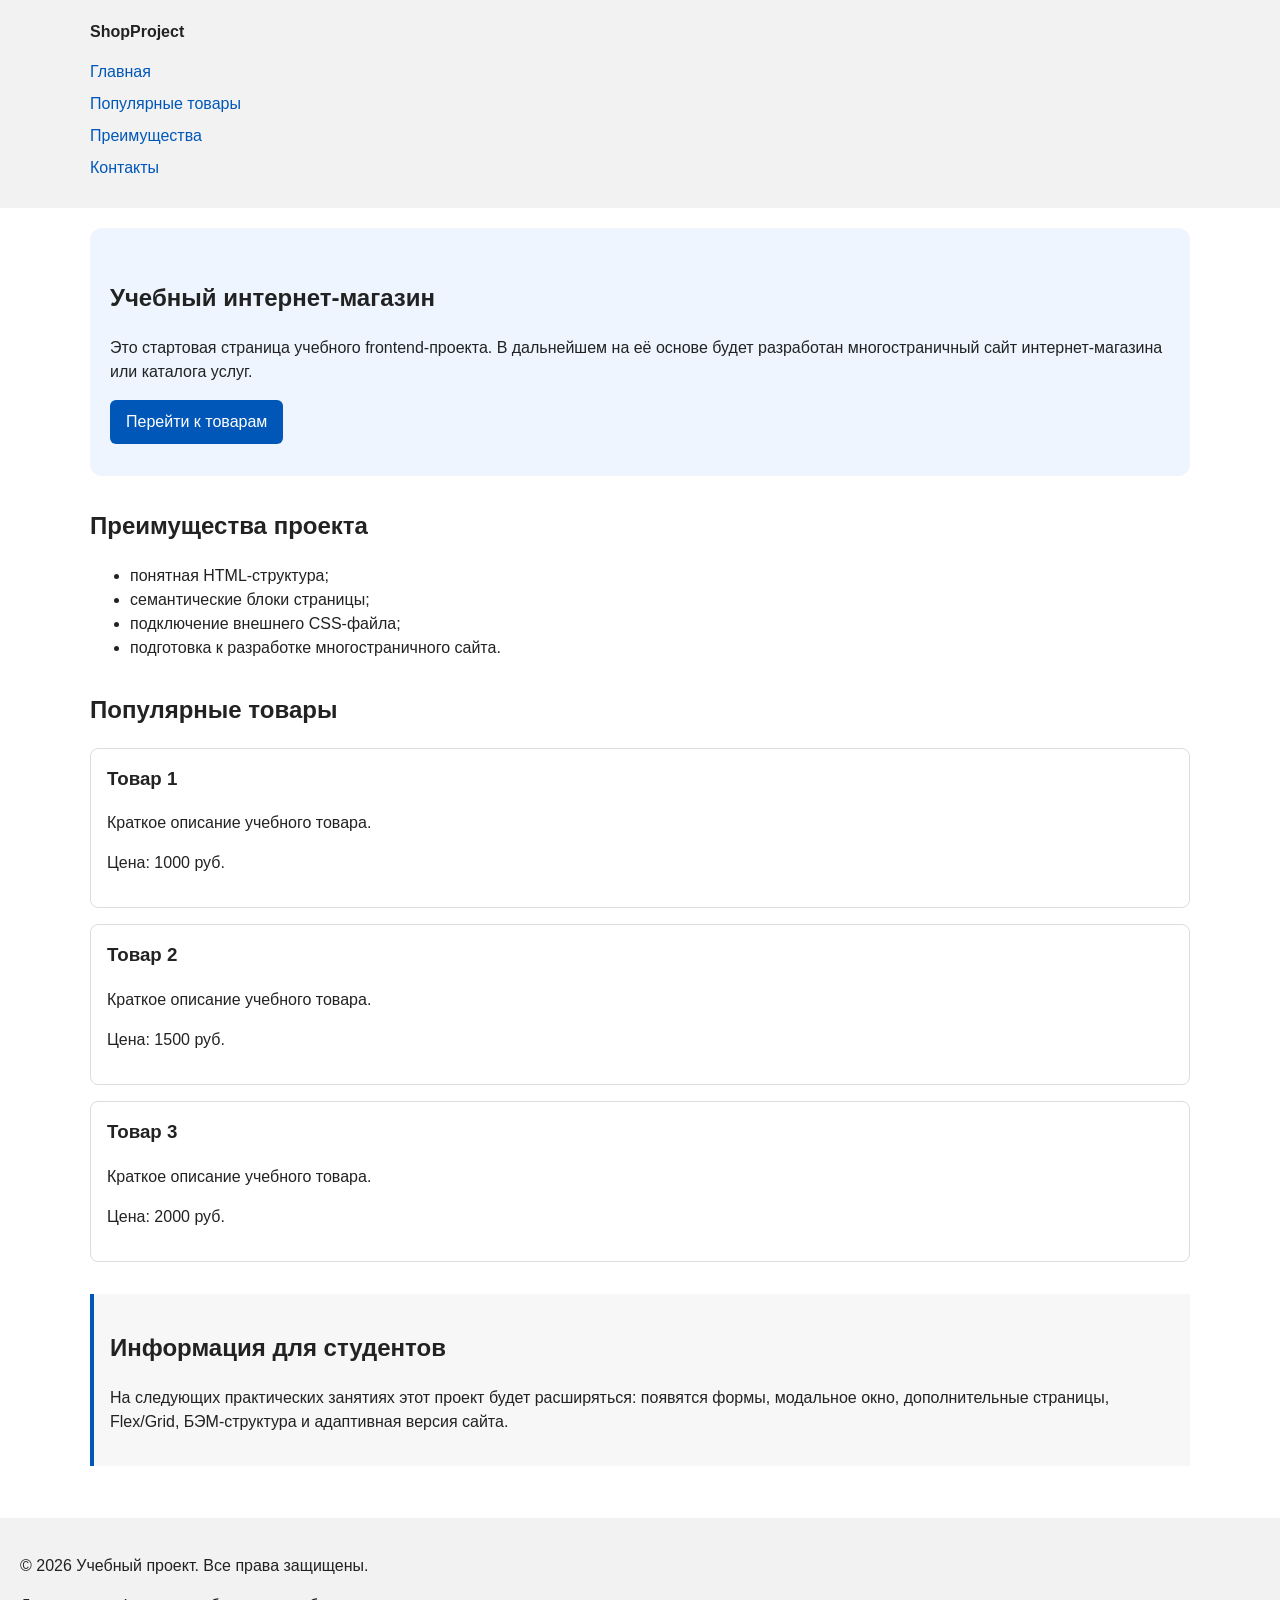
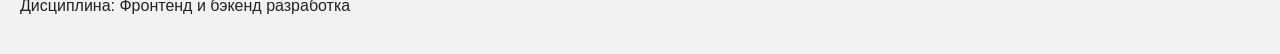
==== index.html @ ead25cec "feat: add semantic HTML structure and base CSS styles" ====
<!DOCTYPE html>
<html lang="ru">
<head>
  <meta charset="UTF-8">
  <meta name="viewport" content="width=device-width, initial-scale=1.0">
  <title>Учебный интернет-магазин</title>
  <link rel="stylesheet" href="css/style.css">
</head>
<body>
<header>
  <div class="site-header">
    <a class="site-logo" href="index.html">ShopProject</a>

    <nav class="site-nav" aria-label="Основная навигация">
      <ul class="site-nav__list">
        <li><a href="index.html">Главная</a></li>
        <li><a href="#popular">Популярные товары</a></li>
        <li><a href="#advantages">Преимущества</a></li>
        <li><a href="#contacts">Контакты</a></li>
      </ul>
    </nav>
  </div>
</header>
<main>
  <section class="hero">
  <h1>Учебный интернет-магазин</h1>
  <p>
    Это стартовая страница учебного frontend-проекта.
    В дальнейшем на её основе будет разработан многостраничный сайт
    интернет-магазина или каталога услуг.
  </p>
  <a class="button" href="#popular">Перейти к товарам</a>
</section>
<section class="section" id="advantages">
  <h2>Преимущества проекта</h2>

  <ul class="advantages-list">
    <li>понятная HTML-структура;</li>
    <li>семантические блоки страницы;</li>
    <li>подключение внешнего CSS-файла;</li>
    <li>подготовка к разработке многостраничного сайта.</li>
  </ul>
</section>
<section class="section" id="popular">
  <h2>Популярные товары</h2>

  <article class="product-card">
    <h3>Товар 1</h3>
    <p>Краткое описание учебного товара.</p>
    <p>Цена: 1000 руб.</p>
  </article>

  <article class="product-card">
    <h3>Товар 2</h3>
    <p>Краткое описание учебного товара.</p>
    <p>Цена: 1500 руб.</p>
  </article>

  <article class="product-card">
    <h3>Товар 3</h3>
    <p>Краткое описание учебного товара.</p>
    <p>Цена: 2000 руб.</p>
  </article>
</section>
<aside class="aside-info">
  <h2>Информация для студентов</h2>
  <p>
    На следующих практических занятиях этот проект будет расширяться:
    появятся формы, модальное окно, дополнительные страницы, Flex/Grid,
    БЭМ-структура и адаптивная версия сайта.
  </p>
</aside>
</main>
<footer id="contacts">
  <p>&copy; 2026 Учебный проект. Все права защищены.</p>
  <p>Дисциплина: Фронтенд и бэкенд разработка</p>
</footer>
</body>
</html>
---- css/style.css ----
/* 
  Универсальное правило для всех элементов.
  border-box делает расчёт размеров более понятным:
  width включает content, padding и border.
*/
* {
  box-sizing: border-box;
}

/*
  Убираем стандартный внешний отступ браузера у body.
  Без этого вокруг страницы может появиться белая рамка.
*/
body {
  margin: 0;
  font-family: Arial, sans-serif;
  line-height: 1.5;
  color: #222222;
  background-color: #ffffff;
}
/*
  Задаём внутренние отступы для основных областей страницы.
  Это делает содержимое визуально отделённым от краёв окна браузера.
*/
header,
main,
footer {
  padding: 20px;
}

/*
  Оформляем шапку страницы.
  Пока используется простой светло-серый фон.
*/
header {
  background-color: #f2f2f2;
}

/*
  Оформляем подвал страницы тем же фоном,
  чтобы визуально отделить его от основного содержимого.
*/
footer {
  background-color: #f2f2f2;
}
/*
  Ограничиваем ширину содержимого шапки,
  чтобы оно не растягивалось слишком сильно на широких экранах.
*/
.site-header {
  max-width: 1100px;
  margin: 0 auto;
}

/*
  Оформляем текстовый логотип.
*/
.site-logo {
  font-weight: bold;
  text-decoration: none;
  color: #222222;
}

/*
  Убираем стандартные отступы и маркеры списка навигации.
*/
.site-nav__list {
  padding: 0;
  margin: 16px 0 0;
  list-style: none;
}

/*
  Добавляем расстояние между пунктами меню.
*/
.site-nav__list li {
  margin-bottom: 8px;
}

/*
  Оформляем ссылки меню.
*/
.site-nav__list a {
  color: #0057b8;
  text-decoration: none;
}

/*
  При наведении мыши подчёркиваем ссылку.
  Подробно состояния интерфейса будут рассмотрены в практической работе 1.7.
*/
.site-nav__list a:hover {
  text-decoration: underline;
}
/*
  Hero-блок — первый крупный блок страницы.
  Он визуально отделяется от остальных разделов фоном и отступами.
*/
.hero {
  max-width: 1100px;
  margin: 0 auto 32px;
  padding: 32px 20px;
  background-color: #eef5ff;
  border-radius: 12px;
}

/*
  Общий класс для разделов страницы.
*/
.section {
  max-width: 1100px;
  margin: 0 auto 32px;
}

/*
  Убираем лишний верхний отступ у заголовков разделов.
*/
.section h2 {
  margin-top: 0;
}
/*
  Карточка товара — самостоятельный блок.
  На следующих занятиях карточки будут доработаны и выстроены в сетку.
*/
.product-card {
  margin-bottom: 16px;
  padding: 16px;
  border: 1px solid #dddddd;
  border-radius: 8px;
  background-color: #ffffff;
}

/*
  Убираем лишний верхний отступ у заголовка карточки.
*/
.product-card h3 {
  margin-top: 0;
}
/*
  Пока это обычная ссылка, но визуально она оформляется как кнопка.
*/
.button {
  display: inline-block;
  padding: 10px 16px;
  color: #ffffff;
  background-color: #0057b8;
  text-decoration: none;
  border-radius: 6px;
}

/*
  Простое состояние наведения для кнопки.
*/
.button:hover {
  background-color: #003f86;
}

/*
  Дополнительный информационный блок.
*/
.aside-info {
  max-width: 1100px;
  margin: 0 auto 32px;
  padding: 16px;
  border-left: 4px solid #0057b8;
  background-color: #f7f7f7;
}
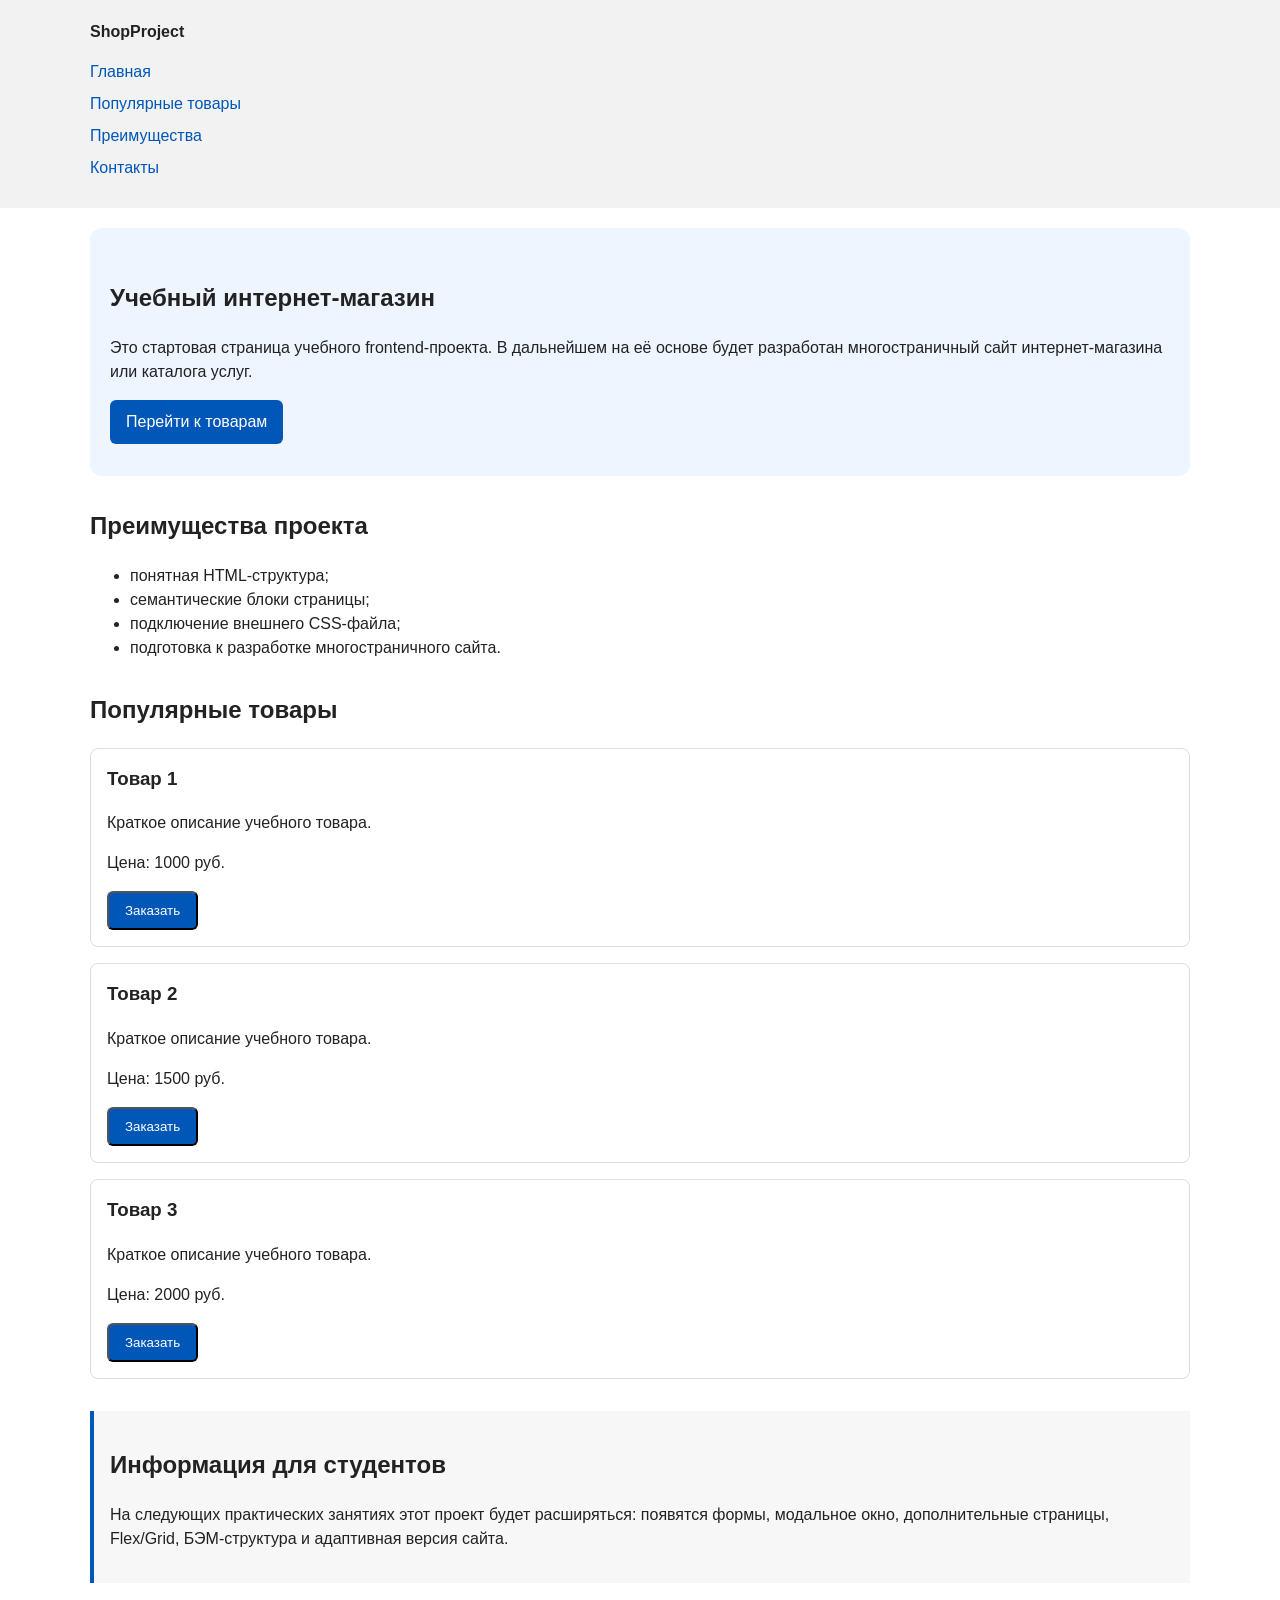
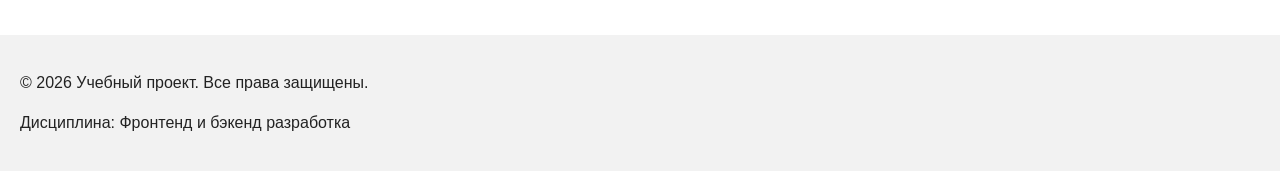
==== commit 06f7941e: "Добавил валидацию формы в модальном окне и создал скрипты" ====
--- a/index.html
+++ b/index.html
@@ -5,6 +5,7 @@
   <meta name="viewport" content="width=device-width, initial-scale=1.0">
   <title>Учебный интернет-магазин</title>
   <link rel="stylesheet" href="css/style.css">
+  <script src="js/main.js" defer></script>
 </head>
 <body>
 <header>
@@ -48,18 +49,29 @@
     <h3>Товар 1</h3>
     <p>Краткое описание учебного товара.</p>
     <p>Цена: 1000 руб.</p>
+    <button class="button product-card__button" type="button" data-product="Товар 1">
+  Заказать
+</button>
+
   </article>
 
   <article class="product-card">
     <h3>Товар 2</h3>
     <p>Краткое описание учебного товара.</p>
     <p>Цена: 1500 руб.</p>
+    <button class="button product-card__button" type="button" data-product="Товар 2">
+  Заказать
+</button>
   </article>
 
   <article class="product-card">
     <h3>Товар 3</h3>
     <p>Краткое описание учебного товара.</p>
     <p>Цена: 2000 руб.</p>
+    <button class="button product-card__button" type="button" data-product="Товар 3">
+  Заказать
+</button>
+
   </article>
 </section>
 <aside class="aside-info">
@@ -75,5 +87,103 @@
   <p>&copy; 2026 Учебный проект. Все права защищены.</p>
   <p>Дисциплина: Фронтенд и бэкенд разработка</p>
 </footer>
+<dialog class="order-dialog" id="order-dialog" aria-labelledby="order-dialog-title">
+  <h2 id="order-dialog-title">Оформление заявки</h2>
+
+  <form class="order-form" id="order-form" action="#" method="post" novalidate>
+    <input id="selected-product" name="selected-product" type="hidden">
+
+    <div class="form-field">
+      <label for="order-name">Имя</label>
+      <input
+        id="order-name"
+        name="name"
+        type="text"
+        placeholder="Введите ваше имя"
+        minlength="2"
+        autocomplete="given-name"
+        required
+      >
+    </div>
+
+    <div class="form-field">
+      <label for="order-email">E-mail</label>
+      <input
+        id="order-email"
+        name="email"
+        type="email"
+        placeholder="example@mail.ru"
+        autocomplete="email"
+        required
+      >
+    </div>
+
+    <div class="form-field">
+      <label for="order-phone">Телефон</label>
+      <input
+        id="order-phone"
+        name="phone"
+        type="tel"
+        inputmode="tel"
+        placeholder="+7 (900) 000-00-00"
+        pattern="^\+7 \(\d{3}\) \d{3}-\d{2}-\d{2}$"
+        required
+      >
+      <small>Формат: +7 (900) 000-00-00</small>
+    </div>
+
+    <div class="form-field">
+      <label for="order-date">Дата связи</label>
+      <input
+        id="order-date"
+        name="date"
+        type="date"
+      >
+    </div>
+
+    <div class="form-field">
+      <label for="order-topic">Тема заявки</label>
+      <select id="order-topic" name="topic" required>
+        <option value="">Выберите тему</option>
+        <option value="product">Заказ товара</option>
+        <option value="consultation">Консультация</option>
+        <option value="delivery">Доставка</option>
+      </select>
+    </div>
+
+    <div class="form-field">
+      <label for="order-comment">Комментарий</label>
+      <textarea
+        id="order-comment"
+        name="comment"
+        rows="4"
+        placeholder="Укажите дополнительную информацию"
+      ></textarea>
+    </div>
+
+    <div class="form-field form-field--checkbox">
+      <label>
+        <input
+          id="order-agreement"
+          name="agreement"
+          type="checkbox"
+          required
+        >
+        Я согласен на обработку данных
+      </label>
+    </div>
+
+    <div class="form-actions">
+      <button type="button" id="close-order-dialog">Закрыть</button>
+      <button type="submit">Отправить заявку</button>
+    </div>
+  </form>
+</dialog>
+
+<p class="success-message" id="success-message" hidden>
+  Форма успешно отправлена!
+</p>
+
 </body>
+
 </html>
--- a/css/style.css
+++ b/css/style.css
@@ -165,3 +165,105 @@
   border-left: 4px solid #0057b8;
   background-color: #f7f7f7;
 }
+
+/*
+  Модальное окно.
+  Элемент dialog сам умеет открываться поверх страницы.
+*/
+.order-dialog {
+  width: min(100% - 32px, 560px);
+  padding: 24px;
+  border: none;
+  border-radius: 12px;
+}
+
+/*
+  Затемнение фона за модальным окном.
+*/
+.order-dialog::backdrop {
+  background-color: rgba(0, 0, 0, 0.5);
+}
+
+/*
+  Поле формы.
+  Каждый блок получает нижний отступ.
+*/
+.form-field {
+  margin-bottom: 16px;
+}
+
+/*
+  Подпись поля.
+*/
+.form-field label {
+  display: block;
+  margin-bottom: 6px;
+}
+
+/*
+  Основные поля формы.
+*/
+.form-field input,
+.form-field select,
+.form-field textarea {
+  width: 100%;
+  padding: 10px 12px;
+  border: 1px solid #cccccc;
+  border-radius: 6px;
+  font: inherit;
+}
+
+/*
+  Checkbox не должен занимать всю ширину.
+*/
+.form-field input[type="checkbox"] {
+  width: auto;
+}
+
+/*
+  Подсказка под полем телефона.
+*/
+.form-field small {
+  display: block;
+  margin-top: 4px;
+  color: #666666;
+}
+
+/*
+  Видимый фокус для клавиатурной навигации.
+*/
+.form-field input:focus-visible,
+.form-field select:focus-visible,
+.form-field textarea:focus-visible,
+.form-actions button:focus-visible {
+  outline: 2px solid #0057b8;
+  outline-offset: 2px;
+}
+
+/*
+  Подсветка ошибочных полей.
+  Атрибут aria-invalid будет добавляться через JavaScript.
+*/
+[aria-invalid="true"] {
+  border-color: #b00020;
+}
+
+/*
+  Кнопки формы.
+*/
+.form-actions {
+  display: flex;
+  gap: 12px;
+  margin-top: 20px;
+}
+
+/*
+  Сообщение об успешной отправке.
+*/
+.success-message {
+  max-width: 1100px;
+  margin: 24px auto;
+  padding: 16px;
+  border-left: 4px solid #168a2f;
+  background-color: #eefaf0;
+}
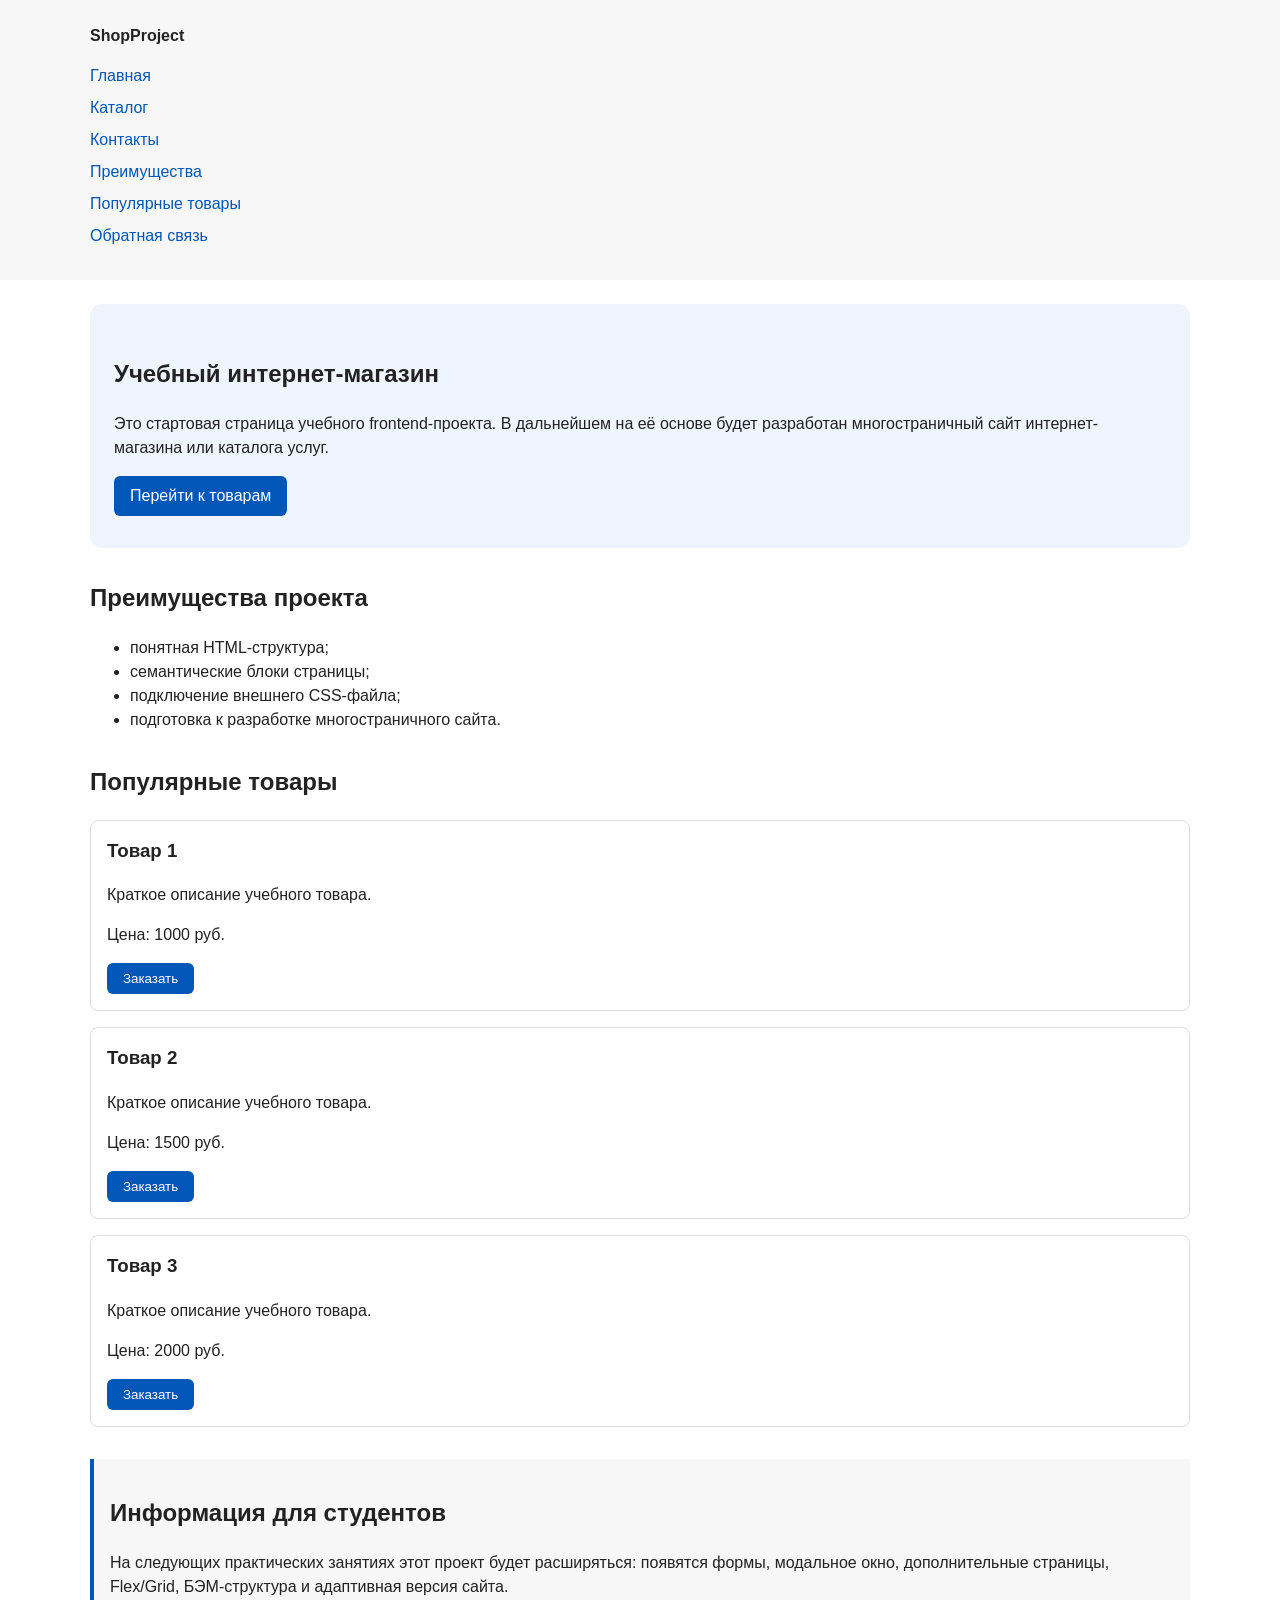
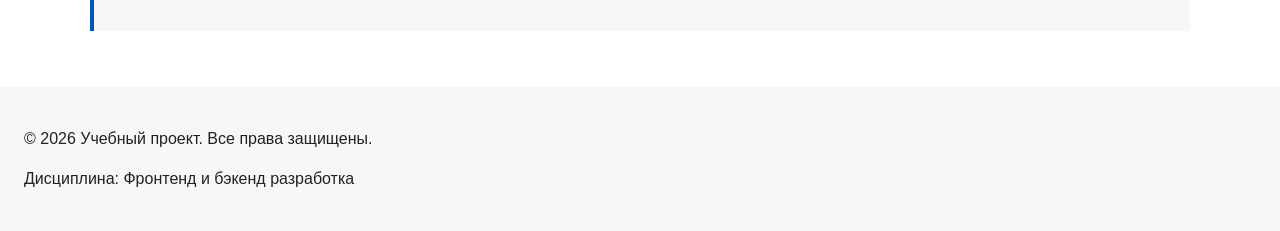
==== commit 39c54fe2: "feat: add multi-page structure navigation and anchors" ====
--- a/index.html
+++ b/index.html
@@ -1,6 +1,10 @@
 <!DOCTYPE html>
 <html lang="ru">
 <head>
+  <meta property="og:type" content="website">
+  <meta property="og:title" content="Учебный интернет-магазин">
+  <meta property="og:description" content="Учебный frontend-проект интернет-магазина.">
+  <meta property="og:image" content="https://gothplug.github.io/kr1-html-css-shop/images/preview.jpg">
   <meta charset="UTF-8">
   <meta name="viewport" content="width=device-width, initial-scale=1.0">
   <title>Учебный интернет-магазин</title>
@@ -13,13 +17,16 @@
     <a class="site-logo" href="index.html">ShopProject</a>
 
     <nav class="site-nav" aria-label="Основная навигация">
-      <ul class="site-nav__list">
-        <li><a href="index.html">Главная</a></li>
-        <li><a href="#popular">Популярные товары</a></li>
-        <li><a href="#advantages">Преимущества</a></li>
-        <li><a href="#contacts">Контакты</a></li>
-      </ul>
-    </nav>
+  <ul class="site-nav__list">
+    <li><a href="index.html">Главная</a></li>
+    <li><a href="catalog.html">Каталог</a></li>
+    <li><a href="contacts.html">Контакты</a></li>
+    <li><a href="index.html#advantages">Преимущества</a></li>
+    <li><a href="index.html#popular">Популярные товары</a></li>
+    <li><a href="index.html#contacts">Обратная связь</a></li>
+  </ul>
+</nav>
+
   </div>
 </header>
 <main>
--- a/css/style.css
+++ b/css/style.css
@@ -1,269 +1,283 @@
-/* 
-  Универсальное правило для всех элементов.
-  border-box делает расчёт размеров более понятным:
-  width включает content, padding и border.
-*/
+/* ===============================
+   1. Переменные проекта
+   =============================== */
+
+:root {
+  /* Основные цвета проекта */
+  --color-bg: #ffffff;
+  --color-text: #222222;
+  --color-muted: #666666;
+  --color-primary: #0057b8;
+  --color-primary-dark: #003f86;
+  --color-border: #dddddd;
+  --color-surface: #f7f7f7;
+  --color-surface-accent: #eef5ff;
+  --color-danger: #b00020;
+  --color-success: #168a2f;
+  --color-success-bg: #eefaf0;
+  --color-white: #ffffff;
+
+  /* Отступы */
+  --space-xs: 4px;
+  --space-sm: 8px;
+  --space-md: 16px;
+  --space-lg: 24px;
+  --space-xl: 32px;
+
+  /* Скругления */
+  --radius-sm: 6px;
+  --radius-md: 8px;
+  --radius-lg: 12px;
+
+  /* Размеры */
+  --container-width: 1100px;
+}
+
+/* ===============================
+   2. Базовые стили
+   =============================== */
+
 * {
   box-sizing: border-box;
 }
 
-/*
-  Убираем стандартный внешний отступ браузера у body.
-  Без этого вокруг страницы может появиться белая рамка.
-*/
 body {
   margin: 0;
   font-family: Arial, sans-serif;
   line-height: 1.5;
-  color: #222222;
-  background-color: #ffffff;
-}
-/*
-  Задаём внутренние отступы для основных областей страницы.
-  Это делает содержимое визуально отделённым от краёв окна браузера.
-*/
+  color: var(--color-text);
+  background-color: var(--color-bg);
+}
+
 header,
 main,
 footer {
-  padding: 20px;
-}
-
-/*
-  Оформляем шапку страницы.
-  Пока используется простой светло-серый фон.
-*/
+  padding: var(--space-lg);
+}
+
 header {
-  background-color: #f2f2f2;
-}
-
-/*
-  Оформляем подвал страницы тем же фоном,
-  чтобы визуально отделить его от основного содержимого.
-*/
+  background-color: var(--color-surface);
+}
+
 footer {
-  background-color: #f2f2f2;
-}
-/*
-  Ограничиваем ширину содержимого шапки,
-  чтобы оно не растягивалось слишком сильно на широких экранах.
-*/
+  background-color: var(--color-surface);
+}
+
+.breadcrumbs {
+  max-width: var(--container-width);
+  margin: 0 auto var(--space-md);
+  font-size: 14px;
+  color: var(--color-muted);
+}
+
+.breadcrumbs a {
+  color: var(--color-primary);
+}
+
+.breadcrumbs span::before {
+  content: " / ";
+  color: var(--color-muted);
+}
+
+
+/* ===============================
+   3. Общие элементы интерфейса
+   =============================== */
+
+a {
+  color: var(--color-primary);
+}
+
+a:hover {
+  color: var(--color-primary-dark);
+}
+
+:target {
+  outline: 2px dashed var(--color-primary);
+  outline-offset: 4px;
+}
+
+a:focus-visible {
+  outline: 2px solid var(--color-primary);
+  outline-offset: 3px;
+}
+
+.button {
+  display: inline-block;
+  padding: var(--space-sm) var(--space-md);
+  color: var(--color-white);
+  background-color: var(--color-primary);
+  text-decoration: none;
+  border: none;
+  border-radius: var(--radius-sm);
+  cursor: pointer;
+}
+
+.button:hover {
+  background-color: var(--color-primary-dark);
+}
+
+.button:focus-visible {
+  outline: 2px solid var(--color-primary);
+  outline-offset: 3px;
+}
+
+.button:disabled {
+  opacity: 0.6;
+  cursor: not-allowed;
+}
+
+/* ===============================
+   4. Компоненты страницы
+   =============================== */
+
 .site-header {
-  max-width: 1100px;
+  max-width: var(--container-width);
   margin: 0 auto;
 }
 
-/*
-  Оформляем текстовый логотип.
-*/
 .site-logo {
   font-weight: bold;
   text-decoration: none;
-  color: #222222;
-}
-
-/*
-  Убираем стандартные отступы и маркеры списка навигации.
-*/
+  color: var(--color-text);
+}
+
 .site-nav__list {
   padding: 0;
-  margin: 16px 0 0;
+  margin: var(--space-md) 0 0;
   list-style: none;
 }
 
-/*
-  Добавляем расстояние между пунктами меню.
-*/
 .site-nav__list li {
-  margin-bottom: 8px;
-}
-
-/*
-  Оформляем ссылки меню.
-*/
+  margin-bottom: var(--space-sm);
+}
+
 .site-nav__list a {
-  color: #0057b8;
+  color: var(--color-primary);
   text-decoration: none;
 }
 
-/*
-  При наведении мыши подчёркиваем ссылку.
-  Подробно состояния интерфейса будут рассмотрены в практической работе 1.7.
-*/
 .site-nav__list a:hover {
   text-decoration: underline;
 }
-/*
-  Hero-блок — первый крупный блок страницы.
-  Он визуально отделяется от остальных разделов фоном и отступами.
-*/
+
 .hero {
-  max-width: 1100px;
-  margin: 0 auto 32px;
-  padding: 32px 20px;
-  background-color: #eef5ff;
-  border-radius: 12px;
-}
-
-/*
-  Общий класс для разделов страницы.
-*/
+  max-width: var(--container-width);
+  margin: 0 auto var(--space-xl);
+  padding: var(--space-xl) var(--space-lg);
+  background-color: var(--color-surface-accent);
+  border-radius: var(--radius-lg);
+}
+
 .section {
-  max-width: 1100px;
-  margin: 0 auto 32px;
-}
-
-/*
-  Убираем лишний верхний отступ у заголовков разделов.
-*/
+  max-width: var(--container-width);
+  margin: 0 auto var(--space-xl);
+}
+
 .section h2 {
   margin-top: 0;
 }
-/*
-  Карточка товара — самостоятельный блок.
-  На следующих занятиях карточки будут доработаны и выстроены в сетку.
-*/
+
 .product-card {
-  margin-bottom: 16px;
-  padding: 16px;
-  border: 1px solid #dddddd;
-  border-radius: 8px;
-  background-color: #ffffff;
-}
-
-/*
-  Убираем лишний верхний отступ у заголовка карточки.
-*/
+  margin-bottom: var(--space-md);
+  padding: var(--space-md);
+  border: 1px solid var(--color-border);
+  border-radius: var(--radius-md);
+  background-color: var(--color-bg);
+}
+
+.product-card:hover {
+  border-color: var(--color-primary);
+}
+
 .product-card h3 {
   margin-top: 0;
 }
-/*
-  Пока это обычная ссылка, но визуально она оформляется как кнопка.
-*/
-.button {
-  display: inline-block;
-  padding: 10px 16px;
-  color: #ffffff;
-  background-color: #0057b8;
-  text-decoration: none;
-  border-radius: 6px;
-}
-
-/*
-  Простое состояние наведения для кнопки.
-*/
-.button:hover {
-  background-color: #003f86;
-}
-
-/*
-  Дополнительный информационный блок.
-*/
+
 .aside-info {
-  max-width: 1100px;
-  margin: 0 auto 32px;
-  padding: 16px;
-  border-left: 4px solid #0057b8;
-  background-color: #f7f7f7;
-}
-
-/*
-  Модальное окно.
-  Элемент dialog сам умеет открываться поверх страницы.
-*/
+  max-width: var(--container-width);
+  margin: 0 auto var(--space-xl);
+  padding: var(--space-md);
+  border-left: 4px solid var(--color-primary);
+  background-color: var(--color-surface);
+}
+
+/* ===============================
+   5. Форма и модальное окно
+   =============================== */
+
 .order-dialog {
   width: min(100% - 32px, 560px);
-  padding: 24px;
+  padding: var(--space-lg);
   border: none;
-  border-radius: 12px;
-}
-
-/*
-  Затемнение фона за модальным окном.
-*/
+  border-radius: var(--radius-lg);
+}
+
 .order-dialog::backdrop {
   background-color: rgba(0, 0, 0, 0.5);
 }
 
-/*
-  Поле формы.
-  Каждый блок получает нижний отступ.
-*/
 .form-field {
-  margin-bottom: 16px;
-}
-
-/*
-  Подпись поля.
-*/
+  margin-bottom: var(--space-md);
+}
+
 .form-field label {
   display: block;
-  margin-bottom: 6px;
-}
-
-/*
-  Основные поля формы.
-*/
+  margin-bottom: var(--space-xs);
+}
+
 .form-field input,
 .form-field select,
 .form-field textarea {
   width: 100%;
   padding: 10px 12px;
-  border: 1px solid #cccccc;
-  border-radius: 6px;
+  border: 1px solid var(--color-border);
+  border-radius: var(--radius-sm);
   font: inherit;
 }
 
-/*
-  Checkbox не должен занимать всю ширину.
-*/
 .form-field input[type="checkbox"] {
   width: auto;
 }
 
-/*
-  Подсказка под полем телефона.
-*/
 .form-field small {
   display: block;
-  margin-top: 4px;
-  color: #666666;
-}
-
-/*
-  Видимый фокус для клавиатурной навигации.
-*/
+  margin-top: var(--space-xs);
+  color: var(--color-muted);
+}
+
+.form-field input:hover,
+.form-field select:hover,
+.form-field textarea:hover {
+  border-color: var(--color-primary);
+}
+
 .form-field input:focus-visible,
 .form-field select:focus-visible,
 .form-field textarea:focus-visible,
 .form-actions button:focus-visible {
-  outline: 2px solid #0057b8;
-  outline-offset: 2px;
-}
-
-/*
-  Подсветка ошибочных полей.
-  Атрибут aria-invalid будет добавляться через JavaScript.
-*/
+  outline: 2px solid var(--color-primary);
+  outline-offset: 3px;
+}
+
 [aria-invalid="true"] {
-  border-color: #b00020;
-}
-
-/*
-  Кнопки формы.
-*/
+  border-color: var(--color-danger);
+}
+
 .form-actions {
   display: flex;
   gap: 12px;
   margin-top: 20px;
 }
 
-/*
-  Сообщение об успешной отправке.
-*/
 .success-message {
-  max-width: 1100px;
-  margin: 24px auto;
-  padding: 16px;
-  border-left: 4px solid #168a2f;
-  background-color: #eefaf0;
-}
+  max-width: var(--container-width);
+  margin: var(--space-lg) auto;
+  padding: var(--space-md);
+  border-left: 4px solid var(--color-success);
+  background-color: var(--color-success-bg);
+}
+
+html {
+  scroll-behavior: smooth;
+}
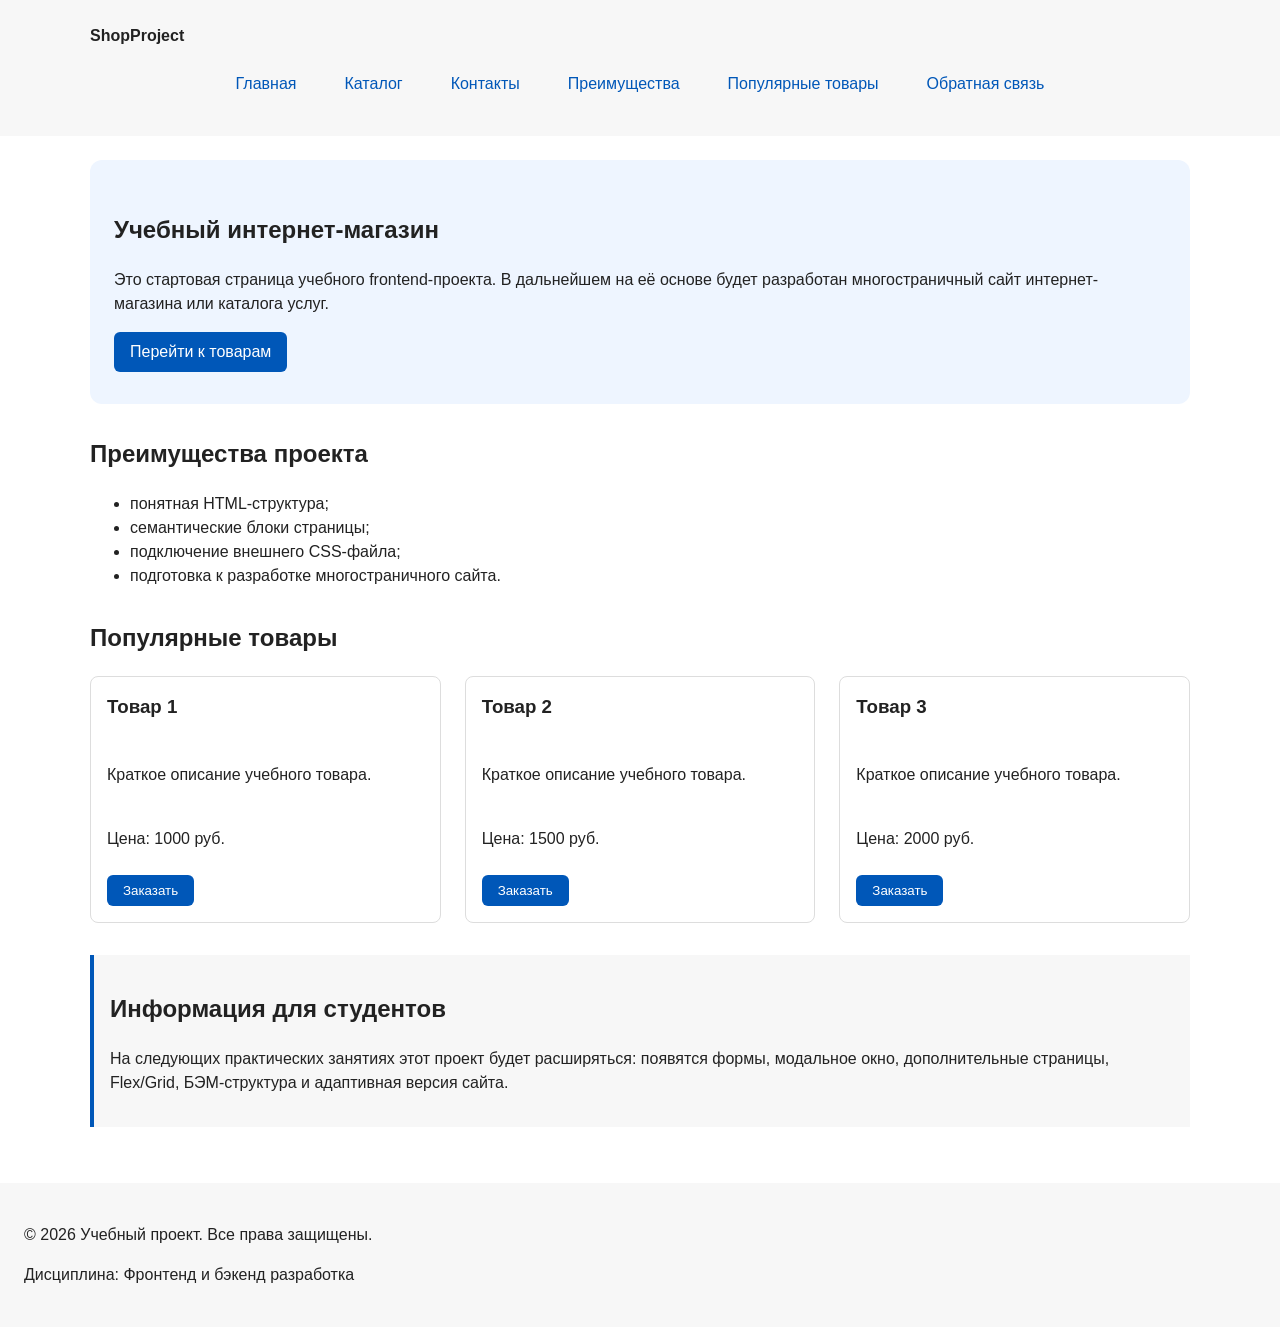
==== commit 60522a54: "feat: add flex navigation and grid catalog layout" ====
--- a/index.html
+++ b/index.html
@@ -52,35 +52,36 @@
 <section class="section" id="popular">
   <h2>Популярные товары</h2>
 
-  <article class="product-card">
-    <h3>Товар 1</h3>
-    <p>Краткое описание учебного товара.</p>
-    <p>Цена: 1000 руб.</p>
-    <button class="button product-card__button" type="button" data-product="Товар 1">
-  Заказать
-</button>
+  <div class="products-grid">
+    <article class="product-card">
+      <h3>Товар 1</h3>
+      <p>Краткое описание учебного товара.</p>
+      <p>Цена: 1000 руб.</p>
+      <button class="button product-card__button" type="button" data-product="Товар 1">
+        Заказать
+      </button>
+    </article>
 
-  </article>
+    <article class="product-card">
+      <h3>Товар 2</h3>
+      <p>Краткое описание учебного товара.</p>
+      <p>Цена: 1500 руб.</p>
+      <button class="button product-card__button" type="button" data-product="Товар 2">
+        Заказать
+      </button>
+    </article>
 
-  <article class="product-card">
-    <h3>Товар 2</h3>
-    <p>Краткое описание учебного товара.</p>
-    <p>Цена: 1500 руб.</p>
-    <button class="button product-card__button" type="button" data-product="Товар 2">
-  Заказать
-</button>
-  </article>
+    <article class="product-card">
+      <h3>Товар 3</h3>
+      <p>Краткое описание учебного товара.</p>
+      <p>Цена: 2000 руб.</p>
+      <button class="button product-card__button" type="button" data-product="Товар 3">
+        Заказать
+      </button>
+    </article>
+  </div>
+</section>
 
-  <article class="product-card">
-    <h3>Товар 3</h3>
-    <p>Краткое описание учебного товара.</p>
-    <p>Цена: 2000 руб.</p>
-    <button class="button product-card__button" type="button" data-product="Товар 3">
-  Заказать
-</button>
-
-  </article>
-</section>
 <aside class="aside-info">
   <h2>Информация для студентов</h2>
   <p>
--- a/css/style.css
+++ b/css/style.css
@@ -143,6 +143,11 @@
 }
 
 .site-nav__list {
+  display: flex;
+  flex-wrap: wrap;
+  justify-content: center;
+  align-items: center;
+  gap: var(--space-md);
   padding: 0;
   margin: var(--space-md) 0 0;
   list-style: none;
@@ -153,13 +158,18 @@
 }
 
 .site-nav__list a {
+  display: inline-block;
+  padding: var(--space-sm) var(--space-md);
   color: var(--color-primary);
   text-decoration: none;
+  border-radius: var(--radius-sm);
 }
 
 .site-nav__list a:hover {
-  text-decoration: underline;
-}
+  color: var(--color-white);
+  background-color: var(--color-primary);
+}
+
 
 .hero {
   max-width: var(--container-width);
@@ -179,12 +189,21 @@
 }
 
 .product-card {
-  margin-bottom: var(--space-md);
+  display: flex;
+  flex-direction: column;
+  gap: var(--space-sm);
+  margin-bottom: 0;
   padding: var(--space-md);
   border: 1px solid var(--color-border);
   border-radius: var(--radius-md);
   background-color: var(--color-bg);
 }
+
+.product-card .button {
+  margin-top: auto;
+  align-self: flex-start;
+}
+
 
 .product-card:hover {
   border-color: var(--color-primary);
@@ -281,3 +300,59 @@
 html {
   scroll-behavior: smooth;
 }
+
+.products-grid {
+  display: grid;
+  grid-template-columns: repeat(3, 1fr);
+  gap: var(--space-lg);
+}
+
+.catalog-layout {
+  max-width: var(--container-width);
+  margin: 0 auto var(--space-xl);
+  display: grid;
+  grid-template-columns: 260px 1fr;
+  grid-template-areas: "filters products";
+  gap: var(--space-lg);
+}
+
+.catalog-filters {
+  grid-area: filters;
+  padding: var(--space-md);
+  border: 1px solid var(--color-border);
+  border-radius: var(--radius-md);
+  background-color: var(--color-surface);
+}
+
+.catalog-products {
+  grid-area: products;
+}
+
+.filters-form {
+  display: grid;
+  gap: var(--space-md);
+}
+
+.filters-form fieldset {
+  margin: 0;
+  padding: var(--space-md);
+  border: 1px solid var(--color-border);
+  border-radius: var(--radius-sm);
+}
+
+.filters-form legend {
+  font-weight: 700;
+}
+
+.filters-form label {
+  display: block;
+  margin-bottom: var(--space-sm);
+}
+
+.filters-form input[type="number"] {
+  width: 100%;
+  padding: 8px 10px;
+  border: 1px solid var(--color-border);
+  border-radius: var(--radius-sm);
+  font: inherit;
+}
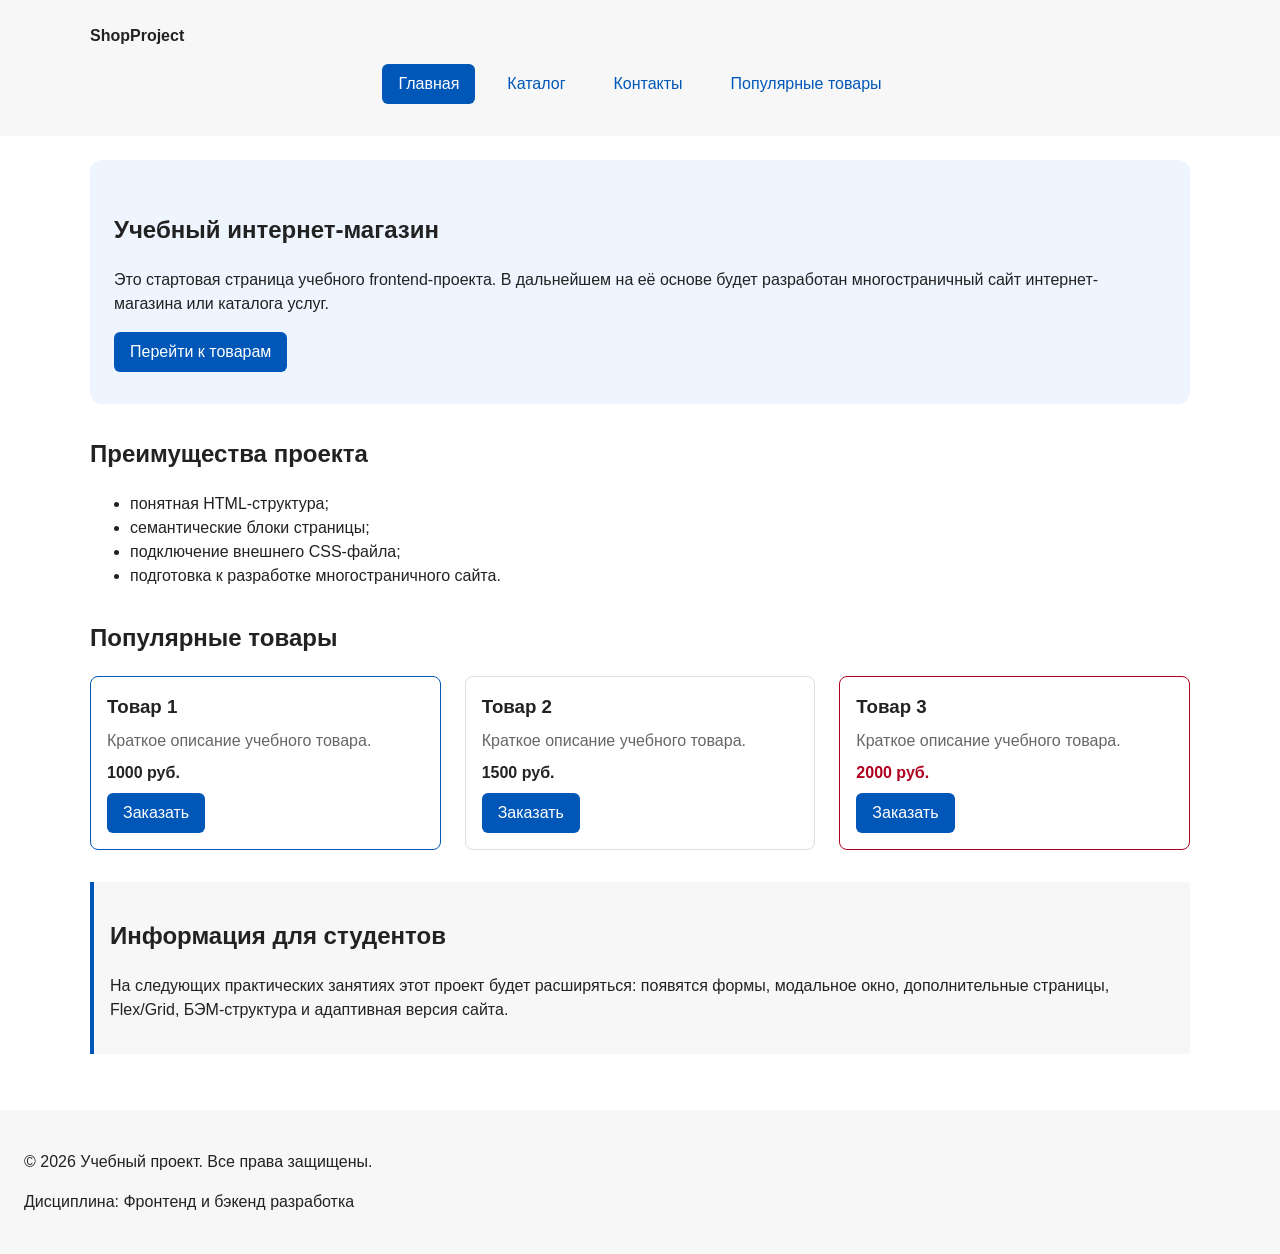
==== commit 3c37ad83: "refactor: apply BEM naming to CSS classes" ====
--- a/index.html
+++ b/index.html
@@ -12,186 +12,201 @@
   <script src="js/main.js" defer></script>
 </head>
 <body>
-<header>
-  <div class="site-header">
-    <a class="site-logo" href="index.html">ShopProject</a>
-
-    <nav class="site-nav" aria-label="Основная навигация">
-  <ul class="site-nav__list">
-    <li><a href="index.html">Главная</a></li>
-    <li><a href="catalog.html">Каталог</a></li>
-    <li><a href="contacts.html">Контакты</a></li>
-    <li><a href="index.html#advantages">Преимущества</a></li>
-    <li><a href="index.html#popular">Популярные товары</a></li>
-    <li><a href="index.html#contacts">Обратная связь</a></li>
-  </ul>
-</nav>
-
-  </div>
-</header>
-<main>
-  <section class="hero">
-  <h1>Учебный интернет-магазин</h1>
-  <p>
-    Это стартовая страница учебного frontend-проекта.
-    В дальнейшем на её основе будет разработан многостраничный сайт
-    интернет-магазина или каталога услуг.
+  <header>
+    <div class="site-header">
+      <a class="site-logo" href="index.html">ShopProject</a>
+
+      <nav class="site-nav" aria-label="Основная навигация">
+        <ul class="site-nav__list">
+          <li><a href="index.html" aria-current="page">Главная</a></li>
+          <li><a href="catalog.html">Каталог</a></li>
+          <li><a href="contacts.html">Контакты</a></li>
+          <li><a href="index.html#popular">Популярные товары</a></li>
+        </ul>
+      </nav>
+    </div>
+  </header>
+
+  <main>
+    <section class="hero">
+      <h1>Учебный интернет-магазин</h1>
+      <p>
+        Это стартовая страница учебного frontend-проекта.
+        В дальнейшем на её основе будет разработан многостраничный сайт
+        интернет-магазина или каталога услуг.
+      </p>
+      <a class="button button--primary" href="#popular">Перейти к товарам</a>
+    </section>
+
+    <section class="section" id="advantages">
+      <h2>Преимущества проекта</h2>
+
+      <ul class="advantages-list">
+        <li>понятная HTML-структура;</li>
+        <li>семантические блоки страницы;</li>
+        <li>подключение внешнего CSS-файла;</li>
+        <li>подготовка к разработке многостраничного сайта.</li>
+      </ul>
+    </section>
+
+    <section class="section" id="popular">
+      <h2>Популярные товары</h2>
+
+      <div class="products-grid">
+        <article class="product-card product-card--featured">
+          <h3 class="product-card__title">Товар 1</h3>
+          <p class="product-card__description">Краткое описание учебного товара.</p>
+          <p class="product-card__price">1000 руб.</p>
+          <button class="button button--primary product-card__button" type="button" data-product="Товар 1">
+            Заказать
+          </button>
+        </article>
+
+        <article class="product-card">
+          <h3 class="product-card__title">Товар 2</h3>
+          <p class="product-card__description">Краткое описание учебного товара.</p>
+          <p class="product-card__price">1500 руб.</p>
+          <button class="button button--primary product-card__button" type="button" data-product="Товар 2">
+            Заказать
+          </button>
+        </article>
+
+        <article class="product-card product-card--discount">
+          <h3 class="product-card__title">Товар 3</h3>
+          <p class="product-card__description">Краткое описание учебного товара.</p>
+          <p class="product-card__price">2000 руб.</p>
+          <button class="button button--primary product-card__button" type="button" data-product="Товар 3">
+            Заказать
+          </button>
+        </article>
+      </div>
+    </section>
+
+    <aside class="aside-info">
+      <h2>Информация для студентов</h2>
+      <p>
+        На следующих практических занятиях этот проект будет расширяться:
+        появятся формы, модальное окно, дополнительные страницы, Flex/Grid,
+        БЭМ-структура и адаптивная версия сайта.
+      </p>
+    </aside>
+  </main>
+
+  <footer id="contacts">
+    <p>&copy; 2026 Учебный проект. Все права защищены.</p>
+    <p>Дисциплина: Фронтенд и бэкенд разработка</p>
+  </footer>
+
+  <dialog class="order-dialog" id="order-dialog" aria-labelledby="order-dialog-title">
+    <h2 id="order-dialog-title">Оформление заявки</h2>
+
+    <form class="order-form" id="order-form" action="#" method="post" novalidate>
+      <input id="selected-product" name="selected-product" type="hidden">
+
+      <div class="order-form__field">
+        <label class="order-form__label" for="order-name">Имя</label>
+        <input
+          class="order-form__input"
+          id="order-name"
+          name="name"
+          type="text"
+          placeholder="Введите ваше имя"
+          minlength="2"
+          autocomplete="given-name"
+          required
+        >
+      </div>
+
+      <div class="order-form__field">
+        <label class="order-form__label" for="order-email">E-mail</label>
+        <input
+          class="order-form__input"
+          id="order-email"
+          name="email"
+          type="email"
+          placeholder="example@mail.ru"
+          autocomplete="email"
+          required
+        >
+      </div>
+
+      <div class="order-form__field">
+        <label class="order-form__label" for="order-phone">Телефон</label>
+        <input
+          class="order-form__input"
+          id="order-phone"
+          name="phone"
+          type="tel"
+          inputmode="tel"
+          placeholder="+7 (900) 000-00-00"
+          pattern="^\+7 \(\d{3}\) \d{3}-\d{2}-\d{2}$"
+          required
+        >
+        <small class="order-form__hint">Формат: +7 (900) 000-00-00</small>
+      </div>
+
+      <div class="order-form__field">
+        <label class="order-form__label" for="order-date">Дата связи</label>
+        <input
+          class="order-form__input"
+          id="order-date"
+          name="date"
+          type="date"
+        >
+      </div>
+
+      <div class="order-form__field">
+        <label class="order-form__label" for="order-topic">Тема заявки</label>
+        <select
+          class="order-form__input"
+          id="order-topic"
+          name="topic"
+          required
+        >
+          <option value="">Выберите тему</option>
+          <option value="product">Заказ товара</option>
+          <option value="consultation">Консультация</option>
+          <option value="delivery">Доставка</option>
+        </select>
+      </div>
+
+      <div class="order-form__field">
+        <label class="order-form__label" for="order-comment">Комментарий</label>
+        <textarea
+          class="order-form__input"
+          id="order-comment"
+          name="comment"
+          rows="4"
+          placeholder="Укажите дополнительную информацию"
+        ></textarea>
+      </div>
+
+      <div class="order-form__field order-form__field--checkbox">
+        <label class="order-form__label order-form__label--checkbox">
+          <input
+            class="order-form__checkbox"
+            id="order-agreement"
+            name="agreement"
+            type="checkbox"
+            required
+          >
+          Я согласен на обработку данных
+        </label>
+      </div>
+
+      <div class="order-form__actions">
+        <button class="button button--secondary" type="button" id="close-order-dialog">
+          Закрыть
+        </button>
+        <button class="button button--primary" type="submit">
+          Отправить заявку
+        </button>
+      </div>
+    </form>
+  </dialog>
+
+  <p class="success-message" id="success-message" hidden>
+    Форма успешно отправлена!
   </p>
-  <a class="button" href="#popular">Перейти к товарам</a>
-</section>
-<section class="section" id="advantages">
-  <h2>Преимущества проекта</h2>
-
-  <ul class="advantages-list">
-    <li>понятная HTML-структура;</li>
-    <li>семантические блоки страницы;</li>
-    <li>подключение внешнего CSS-файла;</li>
-    <li>подготовка к разработке многостраничного сайта.</li>
-  </ul>
-</section>
-<section class="section" id="popular">
-  <h2>Популярные товары</h2>
-
-  <div class="products-grid">
-    <article class="product-card">
-      <h3>Товар 1</h3>
-      <p>Краткое описание учебного товара.</p>
-      <p>Цена: 1000 руб.</p>
-      <button class="button product-card__button" type="button" data-product="Товар 1">
-        Заказать
-      </button>
-    </article>
-
-    <article class="product-card">
-      <h3>Товар 2</h3>
-      <p>Краткое описание учебного товара.</p>
-      <p>Цена: 1500 руб.</p>
-      <button class="button product-card__button" type="button" data-product="Товар 2">
-        Заказать
-      </button>
-    </article>
-
-    <article class="product-card">
-      <h3>Товар 3</h3>
-      <p>Краткое описание учебного товара.</p>
-      <p>Цена: 2000 руб.</p>
-      <button class="button product-card__button" type="button" data-product="Товар 3">
-        Заказать
-      </button>
-    </article>
-  </div>
-</section>
-
-<aside class="aside-info">
-  <h2>Информация для студентов</h2>
-  <p>
-    На следующих практических занятиях этот проект будет расширяться:
-    появятся формы, модальное окно, дополнительные страницы, Flex/Grid,
-    БЭМ-структура и адаптивная версия сайта.
-  </p>
-</aside>
-</main>
-<footer id="contacts">
-  <p>&copy; 2026 Учебный проект. Все права защищены.</p>
-  <p>Дисциплина: Фронтенд и бэкенд разработка</p>
-</footer>
-<dialog class="order-dialog" id="order-dialog" aria-labelledby="order-dialog-title">
-  <h2 id="order-dialog-title">Оформление заявки</h2>
-
-  <form class="order-form" id="order-form" action="#" method="post" novalidate>
-    <input id="selected-product" name="selected-product" type="hidden">
-
-    <div class="form-field">
-      <label for="order-name">Имя</label>
-      <input
-        id="order-name"
-        name="name"
-        type="text"
-        placeholder="Введите ваше имя"
-        minlength="2"
-        autocomplete="given-name"
-        required
-      >
-    </div>
-
-    <div class="form-field">
-      <label for="order-email">E-mail</label>
-      <input
-        id="order-email"
-        name="email"
-        type="email"
-        placeholder="example@mail.ru"
-        autocomplete="email"
-        required
-      >
-    </div>
-
-    <div class="form-field">
-      <label for="order-phone">Телефон</label>
-      <input
-        id="order-phone"
-        name="phone"
-        type="tel"
-        inputmode="tel"
-        placeholder="+7 (900) 000-00-00"
-        pattern="^\+7 \(\d{3}\) \d{3}-\d{2}-\d{2}$"
-        required
-      >
-      <small>Формат: +7 (900) 000-00-00</small>
-    </div>
-
-    <div class="form-field">
-      <label for="order-date">Дата связи</label>
-      <input
-        id="order-date"
-        name="date"
-        type="date"
-      >
-    </div>
-
-    <div class="form-field">
-      <label for="order-topic">Тема заявки</label>
-      <select id="order-topic" name="topic" required>
-        <option value="">Выберите тему</option>
-        <option value="product">Заказ товара</option>
-        <option value="consultation">Консультация</option>
-        <option value="delivery">Доставка</option>
-      </select>
-    </div>
-
-    <div class="form-field">
-      <label for="order-comment">Комментарий</label>
-      <textarea
-        id="order-comment"
-        name="comment"
-        rows="4"
-        placeholder="Укажите дополнительную информацию"
-      ></textarea>
-    </div>
-
-    <div class="form-field form-field--checkbox">
-      <label>
-        <input
-          id="order-agreement"
-          name="agreement"
-          type="checkbox"
-          required
-        >
-        Я согласен на обработку данных
-      </label>
-    </div>
-
-    <div class="form-actions">
-      <button type="button" id="close-order-dialog">Закрыть</button>
-      <button type="submit">Отправить заявку</button>
-    </div>
-  </form>
-</dialog>
-
-<p class="success-message" id="success-message" hidden>
-  Форма успешно отправлена!
-</p>
-
 </body>
-
-</html>
+</html>
--- a/css/style.css
+++ b/css/style.css
@@ -41,6 +41,10 @@
   box-sizing: border-box;
 }
 
+html {
+  scroll-behavior: smooth;
+}
+
 body {
   margin: 0;
   font-family: Arial, sans-serif;
@@ -63,6 +67,7 @@
   background-color: var(--color-surface);
 }
 
+/* Хлебные крошки */
 .breadcrumbs {
   max-width: var(--container-width);
   margin: 0 auto var(--space-md);
@@ -70,15 +75,14 @@
   color: var(--color-muted);
 }
 
-.breadcrumbs a {
+.breadcrumbs__link {
   color: var(--color-primary);
 }
 
-.breadcrumbs span::before {
+.breadcrumbs__current::before {
   content: " / ";
   color: var(--color-muted);
 }
-
 
 /* ===============================
    3. Общие элементы интерфейса
@@ -102,19 +106,38 @@
   outline-offset: 3px;
 }
 
+/* ===============================
+   Блок «Кнопка» и его модификаторы
+   =============================== */
+
 .button {
   display: inline-block;
   padding: var(--space-sm) var(--space-md);
+  border: none;
+  border-radius: var(--radius-sm);
+  font: inherit;
+  text-decoration: none;
+  cursor: pointer;
+}
+
+.button--primary {
   color: var(--color-white);
   background-color: var(--color-primary);
-  text-decoration: none;
-  border: none;
-  border-radius: var(--radius-sm);
-  cursor: pointer;
-}
-
-.button:hover {
+}
+
+.button--primary:hover {
   background-color: var(--color-primary-dark);
+}
+
+.button--secondary {
+  color: var(--color-primary);
+  background-color: transparent;
+  border: 1px solid var(--color-primary);
+}
+
+.button--secondary:hover {
+  color: var(--color-white);
+  background-color: var(--color-primary);
 }
 
 .button:focus-visible {
@@ -122,13 +145,14 @@
   outline-offset: 3px;
 }
 
-.button:disabled {
+.button:disabled,
+.button--disabled {
   opacity: 0.6;
   cursor: not-allowed;
 }
 
 /* ===============================
-   4. Компоненты страницы
+   4. Хедер и навигация
    =============================== */
 
 .site-header {
@@ -170,6 +194,14 @@
   background-color: var(--color-primary);
 }
 
+.site-nav__list a[aria-current="page"] {
+  color: var(--color-white);
+  background-color: var(--color-primary);
+}
+
+/* ===============================
+   5. Компоненты страницы
+   =============================== */
 
 .hero {
   max-width: var(--container-width);
@@ -188,29 +220,51 @@
   margin-top: 0;
 }
 
+/* Карточка товара */
 .product-card {
   display: flex;
   flex-direction: column;
   gap: var(--space-sm);
-  margin-bottom: 0;
   padding: var(--space-md);
   border: 1px solid var(--color-border);
   border-radius: var(--radius-md);
   background-color: var(--color-bg);
 }
 
-.product-card .button {
+.product-card:hover {
+  border-color: var(--color-primary);
+}
+
+.product-card--featured {
+  border-color: var(--color-primary);
+}
+
+.product-card--discount {
+  border-color: var(--color-danger);
+}
+
+.product-card__title {
+  margin: 0;
+  color: var(--color-text);
+}
+
+.product-card__description {
+  margin: 0;
+  color: var(--color-muted);
+}
+
+.product-card__price {
+  margin: 0;
+  font-weight: 700;
+}
+
+.product-card--discount .product-card__price {
+  color: var(--color-danger);
+}
+
+.product-card__button {
   margin-top: auto;
   align-self: flex-start;
-}
-
-
-.product-card:hover {
-  border-color: var(--color-primary);
-}
-
-.product-card h3 {
-  margin-top: 0;
 }
 
 .aside-info {
@@ -222,90 +276,8 @@
 }
 
 /* ===============================
-   5. Форма и модальное окно
-   =============================== */
-
-.order-dialog {
-  width: min(100% - 32px, 560px);
-  padding: var(--space-lg);
-  border: none;
-  border-radius: var(--radius-lg);
-}
-
-.order-dialog::backdrop {
-  background-color: rgba(0, 0, 0, 0.5);
-}
-
-.form-field {
-  margin-bottom: var(--space-md);
-}
-
-.form-field label {
-  display: block;
-  margin-bottom: var(--space-xs);
-}
-
-.form-field input,
-.form-field select,
-.form-field textarea {
-  width: 100%;
-  padding: 10px 12px;
-  border: 1px solid var(--color-border);
-  border-radius: var(--radius-sm);
-  font: inherit;
-}
-
-.form-field input[type="checkbox"] {
-  width: auto;
-}
-
-.form-field small {
-  display: block;
-  margin-top: var(--space-xs);
-  color: var(--color-muted);
-}
-
-.form-field input:hover,
-.form-field select:hover,
-.form-field textarea:hover {
-  border-color: var(--color-primary);
-}
-
-.form-field input:focus-visible,
-.form-field select:focus-visible,
-.form-field textarea:focus-visible,
-.form-actions button:focus-visible {
-  outline: 2px solid var(--color-primary);
-  outline-offset: 3px;
-}
-
-[aria-invalid="true"] {
-  border-color: var(--color-danger);
-}
-
-.form-actions {
-  display: flex;
-  gap: 12px;
-  margin-top: 20px;
-}
-
-.success-message {
-  max-width: var(--container-width);
-  margin: var(--space-lg) auto;
-  padding: var(--space-md);
-  border-left: 4px solid var(--color-success);
-  background-color: var(--color-success-bg);
-}
-
-html {
-  scroll-behavior: smooth;
-}
-
-.products-grid {
-  display: grid;
-  grid-template-columns: repeat(3, 1fr);
-  gap: var(--space-lg);
-}
+   6. Каталог: раскладка, фильтры, сетка товаров
+   =============================== */
 
 .catalog-layout {
   max-width: var(--container-width);
@@ -322,10 +294,16 @@
   border: 1px solid var(--color-border);
   border-radius: var(--radius-md);
   background-color: var(--color-surface);
+  align-self: start;
+}
+
+.catalog-filters h2 {
+  margin-top: 0;
 }
 
 .catalog-products {
   grid-area: products;
+  min-width: 0;
 }
 
 .filters-form {
@@ -338,15 +316,35 @@
   padding: var(--space-md);
   border: 1px solid var(--color-border);
   border-radius: var(--radius-sm);
+  background-color: var(--color-bg);
 }
 
 .filters-form legend {
   font-weight: 700;
-}
-
+  padding: 0 var(--space-xs);
+}
+
+/* Чекбоксы категорий — в строку с чекбоксом */
 .filters-form label {
   display: block;
   margin-bottom: var(--space-sm);
+}
+
+.filters-form fieldset label {
+  display: inline-flex;
+  align-items: center;
+  gap: var(--space-sm);
+  margin-bottom: var(--space-sm);
+  cursor: pointer;
+}
+
+/* Поля «От» и «До» — блок над инпутом */
+.filters-form label[for="price-from"],
+.filters-form label[for="price-to"] {
+  display: block;
+  margin: var(--space-sm) 0 var(--space-xs);
+  font-size: 14px;
+  color: var(--color-muted);
 }
 
 .filters-form input[type="number"] {
@@ -356,3 +354,150 @@
   border-radius: var(--radius-sm);
   font: inherit;
 }
+
+.filters-form input[type="number"]:hover {
+  border-color: var(--color-primary);
+}
+
+.filters-form input[type="number"]:focus-visible {
+  outline: 2px solid var(--color-primary);
+  outline-offset: 2px;
+}
+
+.products-grid {
+  display: grid;
+  grid-template-columns: repeat(3, 1fr);
+  gap: var(--space-lg);
+}
+
+/* ===============================
+   7. Форма заявки и модальное окно
+   =============================== */
+
+.order-dialog {
+  width: min(100% - 32px, 560px);
+  padding: var(--space-lg);
+  border: none;
+  border-radius: var(--radius-lg);
+}
+
+.order-dialog::backdrop {
+  background-color: rgba(0, 0, 0, 0.5);
+}
+
+/* Форма */
+.order-form {
+  display: block;
+}
+
+.order-form__field {
+  margin-bottom: var(--space-md);
+}
+
+.order-form__field--checkbox {
+  margin-top: var(--space-sm);
+}
+
+.order-form__label {
+  display: block;
+  margin-bottom: var(--space-xs);
+}
+
+.order-form__label--checkbox {
+  display: inline-flex;
+  align-items: center;
+  gap: var(--space-sm);
+  margin-bottom: 0;
+  cursor: pointer;
+}
+
+.order-form__input,
+.order-form__select,
+.order-form__textarea {
+  width: 100%;
+  padding: 10px 12px;
+  border: 1px solid var(--color-border);
+  border-radius: var(--radius-sm);
+  font: inherit;
+}
+
+.order-form__input:hover,
+.order-form__select:hover,
+.order-form__textarea:hover {
+  border-color: var(--color-primary);
+}
+
+.order-form__input:focus-visible,
+.order-form__select:focus-visible,
+.order-form__textarea:focus-visible,
+.order-form__checkbox:focus-visible,
+.order-form__actions .button:focus-visible {
+  outline: 2px solid var(--color-primary);
+  outline-offset: 3px;
+}
+
+.order-form__checkbox {
+  width: auto;
+}
+
+.order-form__hint {
+  display: block;
+  margin-top: var(--space-xs);
+  color: var(--color-muted);
+}
+
+.order-form__input[aria-invalid="true"],
+.order-form__select[aria-invalid="true"],
+.order-form__textarea[aria-invalid="true"] {
+  border-color: var(--color-danger);
+}
+
+.order-form__actions {
+  display: flex;
+  gap: var(--space-md);
+  margin-top: var(--space-lg);
+}
+
+/* Сообщение об успехе */
+.success-message {
+  max-width: var(--container-width);
+  margin: var(--space-lg) auto;
+  padding: var(--space-md);
+  border-left: 4px solid var(--color-success);
+  background-color: var(--color-success-bg);
+}
+
+/* ===============================
+   8. Адаптив
+   =============================== */
+
+@media (max-width: 900px) {
+  .products-grid {
+    grid-template-columns: repeat(2, 1fr);
+  }
+}
+
+@media (max-width: 720px) {
+  .catalog-layout {
+    grid-template-columns: 1fr;
+    grid-template-areas:
+      "filters"
+      "products";
+  }
+
+  .catalog-filters {
+    position: static;
+  }
+}
+
+@media (max-width: 520px) {
+  .products-grid {
+    grid-template-columns: 1fr;
+  }
+
+  header,
+  main,
+  footer {
+    padding: var(--space-md);
+  }
+}
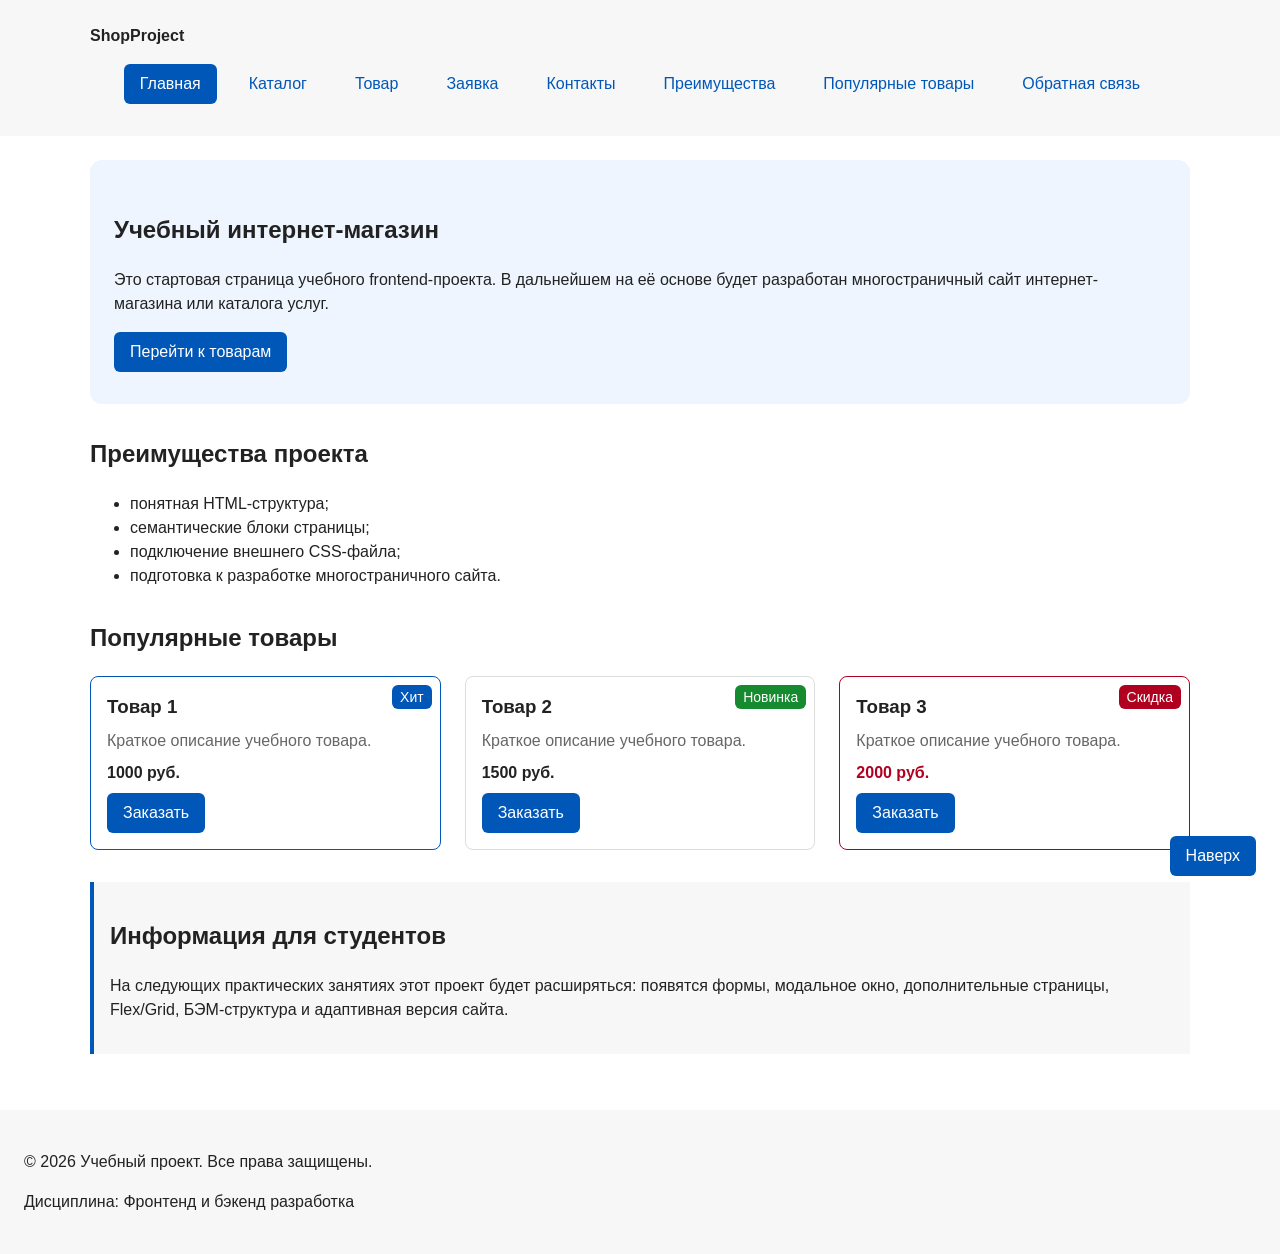
==== commit abafc9d9: "fix: prepare HTML CSS project for submission" ====
--- a/index.html
+++ b/index.html
@@ -4,9 +4,10 @@
   <meta property="og:type" content="website">
   <meta property="og:title" content="Учебный интернет-магазин">
   <meta property="og:description" content="Учебный frontend-проект интернет-магазина.">
-  <meta property="og:image" content="https://gothplug.github.io/kr1-html-css-shop/images/preview.jpg">
+  <meta property="og:image" content="https://gothplug.github.io/kr1_front/images/preview.jpg">
   <meta charset="UTF-8">
   <meta name="viewport" content="width=device-width, initial-scale=1.0">
+  <meta name="description" content="Главная страница учебного интернет-магазина: преимущества проекта и популярные товары.">
   <title>Учебный интернет-магазин</title>
   <link rel="stylesheet" href="css/style.css">
   <script src="js/main.js" defer></script>
@@ -18,10 +19,14 @@
 
       <nav class="site-nav" aria-label="Основная навигация">
         <ul class="site-nav__list">
-          <li><a href="index.html" aria-current="page">Главная</a></li>
-          <li><a href="catalog.html">Каталог</a></li>
-          <li><a href="contacts.html">Контакты</a></li>
-          <li><a href="index.html#popular">Популярные товары</a></li>
+          <li class="site-nav__item"><a class="site-nav__link site-nav__link--active" href="index.html" aria-current="page">Главная</a></li>
+          <li class="site-nav__item"><a class="site-nav__link" href="catalog.html">Каталог</a></li>
+          <li class="site-nav__item"><a class="site-nav__link" href="product.html">Товар</a></li>
+          <li class="site-nav__item"><a class="site-nav__link" href="order.html">Заявка</a></li>
+          <li class="site-nav__item"><a class="site-nav__link" href="contacts.html">Контакты</a></li>
+          <li class="site-nav__item"><a class="site-nav__link" href="index.html#advantages">Преимущества</a></li>
+          <li class="site-nav__item"><a class="site-nav__link" href="index.html#popular">Популярные товары</a></li>
+          <li class="site-nav__item"><a class="site-nav__link" href="index.html#contacts">Обратная связь</a></li>
         </ul>
       </nav>
     </div>
@@ -54,6 +59,7 @@
 
       <div class="products-grid">
         <article class="product-card product-card--featured">
+          <span class="product-card__badge product-card__badge--hit">Хит</span>
           <h3 class="product-card__title">Товар 1</h3>
           <p class="product-card__description">Краткое описание учебного товара.</p>
           <p class="product-card__price">1000 руб.</p>
@@ -63,6 +69,7 @@
         </article>
 
         <article class="product-card">
+          <span class="product-card__badge product-card__badge--new">Новинка</span>
           <h3 class="product-card__title">Товар 2</h3>
           <p class="product-card__description">Краткое описание учебного товара.</p>
           <p class="product-card__price">1500 руб.</p>
@@ -72,6 +79,7 @@
         </article>
 
         <article class="product-card product-card--discount">
+          <span class="product-card__badge">Скидка</span>
           <h3 class="product-card__title">Товар 3</h3>
           <p class="product-card__description">Краткое описание учебного товара.</p>
           <p class="product-card__price">2000 руб.</p>
@@ -208,5 +216,7 @@
   <p class="success-message" id="success-message" hidden>
     Форма успешно отправлена!
   </p>
+
+  <a class="to-top" href="#" aria-label="Наверх">Наверх</a>
 </body>
 </html>
--- a/css/style.css
+++ b/css/style.css
@@ -84,6 +84,12 @@
   color: var(--color-muted);
 }
 
+/* Разделитель между несколькими ссылками крошек */
+.breadcrumbs__link + .breadcrumbs__link::before {
+  content: " / ";
+  color: var(--color-muted);
+}
+
 /* ===============================
    3. Общие элементы интерфейса
    =============================== */
@@ -149,6 +155,32 @@
 .button--disabled {
   opacity: 0.6;
   cursor: not-allowed;
+}
+
+/* ===============================
+   Блок «Кнопка наверх»
+   =============================== */
+
+.to-top {
+  position: fixed;
+  right: var(--space-lg);
+  bottom: var(--space-lg);
+  z-index: 10;
+  padding: var(--space-sm) var(--space-md);
+  color: var(--color-white);
+  background-color: var(--color-primary);
+  border-radius: var(--radius-sm);
+  text-decoration: none;
+}
+
+.to-top:hover {
+  color: var(--color-white);
+  background-color: var(--color-primary-dark);
+}
+
+.to-top:focus-visible {
+  outline: 2px solid var(--color-primary);
+  outline-offset: 3px;
 }
 
 /* ===============================
@@ -177,11 +209,11 @@
   list-style: none;
 }
 
-.site-nav__list li {
+.site-nav__item {
   margin-bottom: var(--space-sm);
 }
 
-.site-nav__list a {
+.site-nav__link {
   display: inline-block;
   padding: var(--space-sm) var(--space-md);
   color: var(--color-primary);
@@ -189,12 +221,13 @@
   border-radius: var(--radius-sm);
 }
 
-.site-nav__list a:hover {
+.site-nav__link:hover {
   color: var(--color-white);
   background-color: var(--color-primary);
 }
 
-.site-nav__list a[aria-current="page"] {
+.site-nav__link--active,
+.site-nav__link[aria-current="page"] {
   color: var(--color-white);
   background-color: var(--color-primary);
 }
@@ -222,6 +255,7 @@
 
 /* Карточка товара */
 .product-card {
+  position: relative;
   display: flex;
   flex-direction: column;
   gap: var(--space-sm);
@@ -243,6 +277,28 @@
   border-color: var(--color-danger);
 }
 
+/* Бейдж карточки: позиционируется относительно самой карточки */
+.product-card__badge {
+  position: absolute;
+  top: var(--space-sm);
+  right: var(--space-sm);
+  z-index: 1;
+  padding: 4px 8px;
+  font-size: 14px;
+  line-height: 1.2;
+  color: var(--color-white);
+  background-color: var(--color-danger);
+  border-radius: var(--radius-sm);
+}
+
+.product-card__badge--hit {
+  background-color: var(--color-primary);
+}
+
+.product-card__badge--new {
+  background-color: var(--color-success);
+}
+
 .product-card__title {
   margin: 0;
   color: var(--color-text);
@@ -289,6 +345,9 @@
 }
 
 .catalog-filters {
+  position: sticky;
+  top: var(--space-md);
+  z-index: 1;
   grid-area: filters;
   padding: var(--space-md);
   border: 1px solid var(--color-border);
@@ -311,7 +370,7 @@
   gap: var(--space-md);
 }
 
-.filters-form fieldset {
+.filters-form__group {
   margin: 0;
   padding: var(--space-md);
   border: 1px solid var(--color-border);
@@ -319,35 +378,33 @@
   background-color: var(--color-bg);
 }
 
-.filters-form legend {
+.filters-form__legend {
   font-weight: 700;
   padding: 0 var(--space-xs);
 }
 
-/* Чекбоксы категорий — в строку с чекбоксом */
-.filters-form label {
+.filters-form__label {
   display: block;
   margin-bottom: var(--space-sm);
 }
 
-.filters-form fieldset label {
+/* Категории — чекбокс и подпись в одну строку */
+.filters-form__label--choice {
   display: inline-flex;
   align-items: center;
   gap: var(--space-sm);
-  margin-bottom: var(--space-sm);
   cursor: pointer;
 }
 
-/* Поля «От» и «До» — блок над инпутом */
-.filters-form label[for="price-from"],
-.filters-form label[for="price-to"] {
+/* Подписи полей «От» и «До» — блок над инпутом */
+.filters-form__label--price {
   display: block;
   margin: var(--space-sm) 0 var(--space-xs);
   font-size: 14px;
   color: var(--color-muted);
 }
 
-.filters-form input[type="number"] {
+.filters-form__input {
   width: 100%;
   padding: 8px 10px;
   border: 1px solid var(--color-border);
@@ -355,11 +412,11 @@
   font: inherit;
 }
 
-.filters-form input[type="number"]:hover {
+.filters-form__input:hover {
   border-color: var(--color-primary);
 }
 
-.filters-form input[type="number"]:focus-visible {
+.filters-form__input:focus-visible {
   outline: 2px solid var(--color-primary);
   outline-offset: 2px;
 }
@@ -371,10 +428,82 @@
 }
 
 /* ===============================
-   7. Форма заявки и модальное окно
+   7. Страница товара и таблица характеристик
+   =============================== */
+
+.product-detail {
+  max-width: var(--container-width);
+  margin: 0 auto var(--space-xl);
+  display: grid;
+  grid-template-columns: minmax(0, 1fr) minmax(0, 1fr);
+  gap: var(--space-lg);
+  align-items: start;
+}
+
+.product-detail__image {
+  display: block;
+  width: 100%;
+  height: auto;
+  border: 1px solid var(--color-border);
+  border-radius: var(--radius-md);
+  background-color: var(--color-surface-accent);
+}
+
+.product-detail__info {
+  display: flex;
+  flex-direction: column;
+  gap: var(--space-sm);
+  align-items: flex-start;
+}
+
+.product-detail__title {
+  margin: 0;
+}
+
+.product-detail__description {
+  margin: 0;
+  color: var(--color-muted);
+}
+
+.product-detail__price {
+  margin: 0;
+  font-size: 20px;
+  font-weight: 700;
+}
+
+.product-table {
+  width: 100%;
+  border-collapse: collapse;
+  background-color: var(--color-bg);
+}
+
+.product-table caption {
+  margin-bottom: var(--space-sm);
+  font-weight: 700;
+  text-align: left;
+}
+
+.product-table th,
+.product-table td {
+  padding: var(--space-sm) var(--space-md);
+  border: 1px solid var(--color-border);
+  text-align: left;
+}
+
+.product-table thead th {
+  background-color: var(--color-surface);
+}
+
+.product-table tbody tr:hover {
+  background-color: var(--color-surface-accent);
+}
+
+/* ===============================
+   8. Форма заявки и модальное окно
    =============================== */
 
 .order-dialog {
+  z-index: 100;
   width: min(100% - 32px, 560px);
   padding: var(--space-lg);
   border: none;
@@ -388,6 +517,11 @@
 /* Форма */
 .order-form {
   display: block;
+}
+
+/* Форма на отдельной странице заявки */
+.order-form--page {
+  max-width: 560px;
 }
 
 .order-form__field {
@@ -411,9 +545,7 @@
   cursor: pointer;
 }
 
-.order-form__input,
-.order-form__select,
-.order-form__textarea {
+.order-form__input {
   width: 100%;
   padding: 10px 12px;
   border: 1px solid var(--color-border);
@@ -421,15 +553,11 @@
   font: inherit;
 }
 
-.order-form__input:hover,
-.order-form__select:hover,
-.order-form__textarea:hover {
+.order-form__input:hover {
   border-color: var(--color-primary);
 }
 
 .order-form__input:focus-visible,
-.order-form__select:focus-visible,
-.order-form__textarea:focus-visible,
 .order-form__checkbox:focus-visible,
 .order-form__actions .button:focus-visible {
   outline: 2px solid var(--color-primary);
@@ -446,9 +574,7 @@
   color: var(--color-muted);
 }
 
-.order-form__input[aria-invalid="true"],
-.order-form__select[aria-invalid="true"],
-.order-form__textarea[aria-invalid="true"] {
+.order-form__input[aria-invalid="true"] {
   border-color: var(--color-danger);
 }
 
@@ -468,7 +594,7 @@
 }
 
 /* ===============================
-   8. Адаптив
+   9. Адаптив
    =============================== */
 
 @media (max-width: 900px) {
@@ -488,6 +614,10 @@
   .catalog-filters {
     position: static;
   }
+
+  .product-detail {
+    grid-template-columns: 1fr;
+  }
 }
 
 @media (max-width: 520px) {
@@ -500,4 +630,9 @@
   footer {
     padding: var(--space-md);
   }
+
+  .to-top {
+    right: var(--space-md);
+    bottom: var(--space-md);
+  }
 }
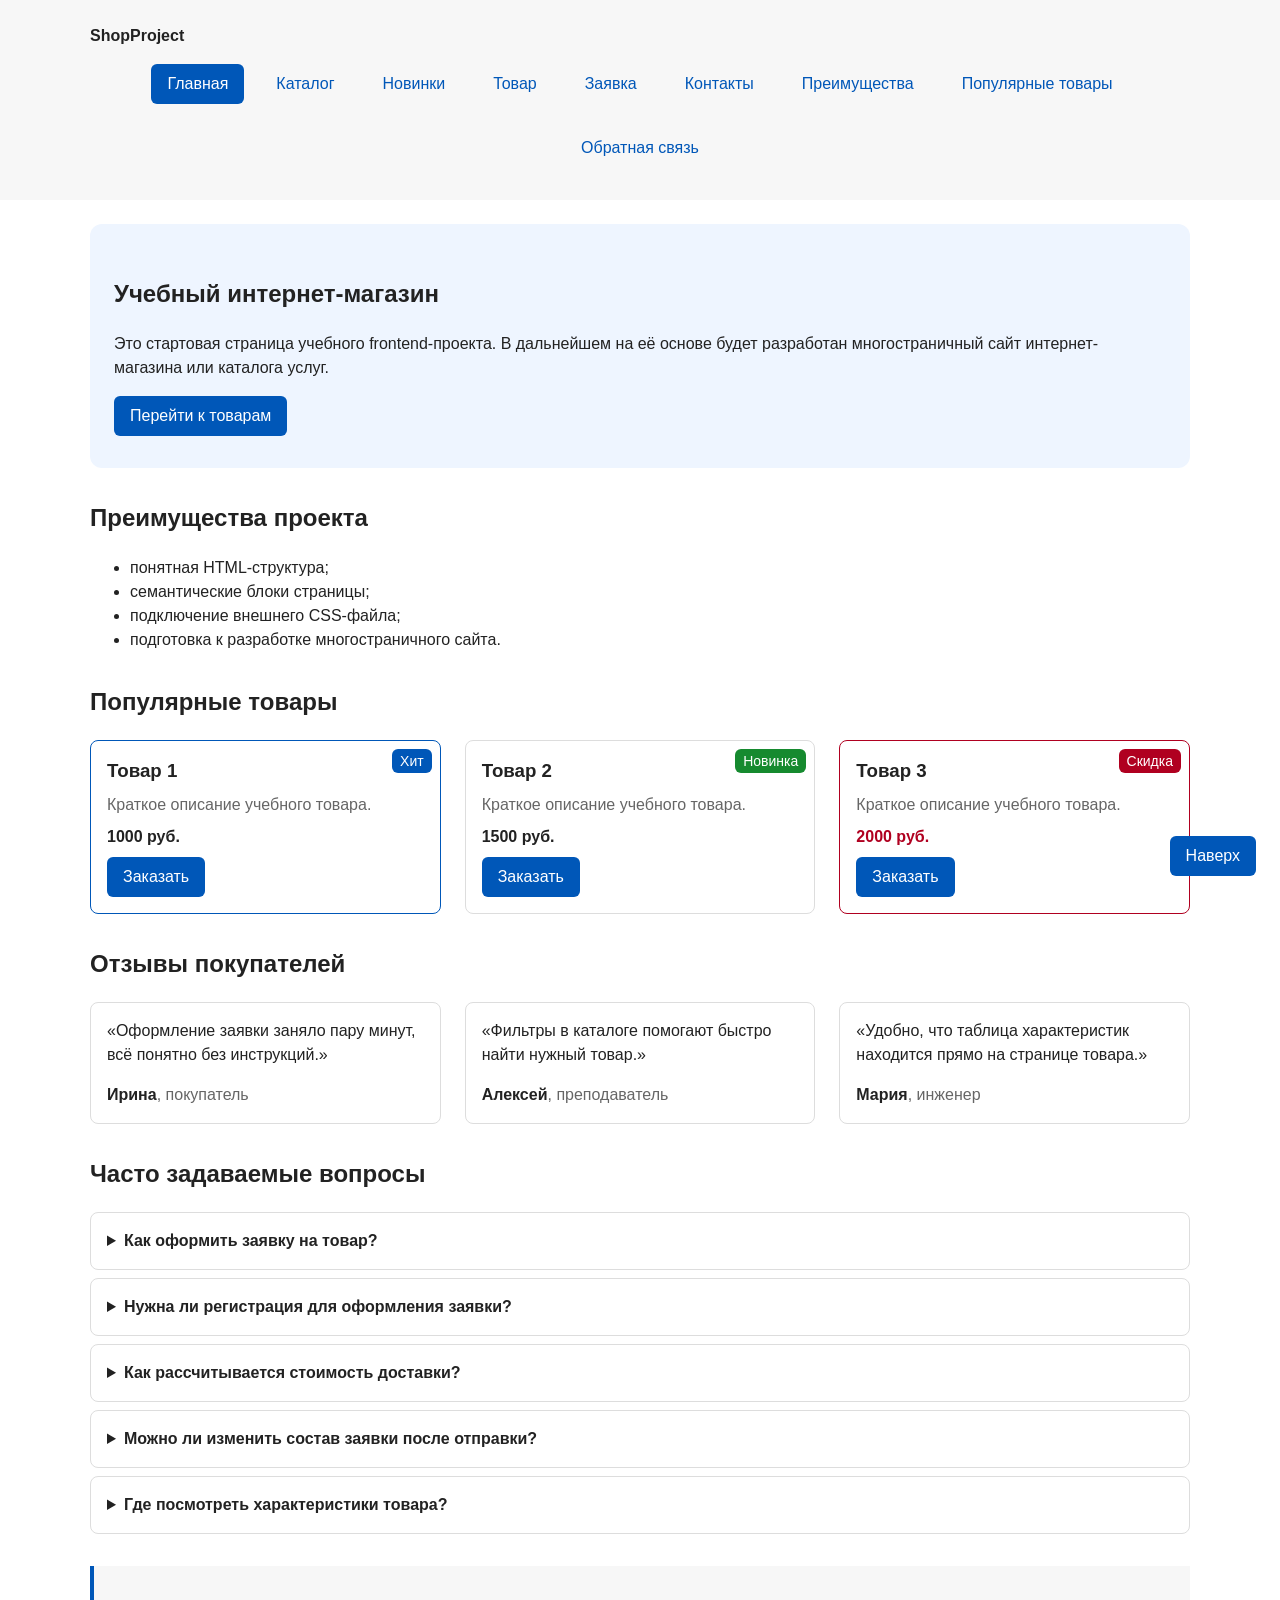
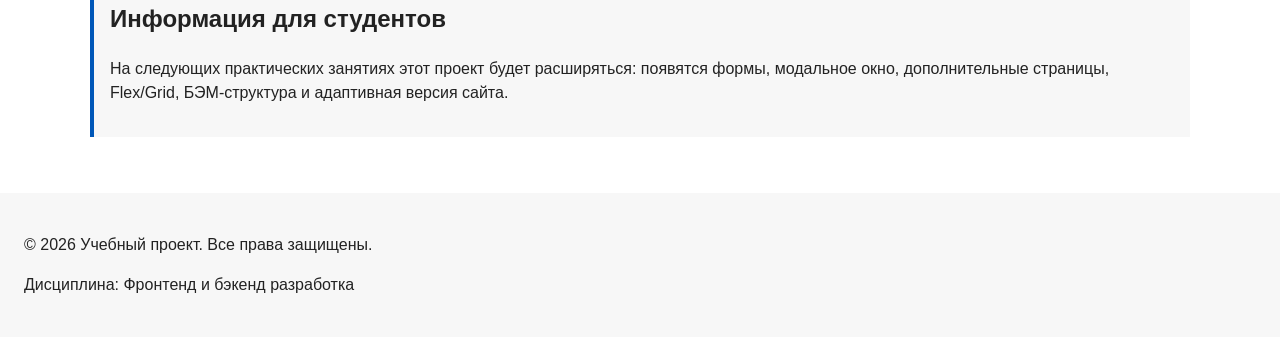
==== commit 52ad59e3: "feat: add reviews, FAQ and category page" ====
--- a/index.html
+++ b/index.html
@@ -21,6 +21,7 @@
         <ul class="site-nav__list">
           <li class="site-nav__item"><a class="site-nav__link site-nav__link--active" href="index.html" aria-current="page">Главная</a></li>
           <li class="site-nav__item"><a class="site-nav__link" href="catalog.html">Каталог</a></li>
+          <li class="site-nav__item"><a class="site-nav__link" href="category.html">Новинки</a></li>
           <li class="site-nav__item"><a class="site-nav__link" href="product.html">Товар</a></li>
           <li class="site-nav__item"><a class="site-nav__link" href="order.html">Заявка</a></li>
           <li class="site-nav__item"><a class="site-nav__link" href="contacts.html">Контакты</a></li>
@@ -87,6 +88,87 @@
             Заказать
           </button>
         </article>
+      </div>
+    </section>
+
+    <section class="section" id="reviews">
+      <h2>Отзывы покупателей</h2>
+
+      <div class="reviews-grid">
+        <article class="review-card">
+          <blockquote class="review-card__text">
+            <p>Оформление заявки заняло пару минут, всё понятно без инструкций.</p>
+          </blockquote>
+          <p class="review-card__author">
+            <cite class="review-card__name">Ирина</cite>,
+            <span class="review-card__role">покупатель</span>
+          </p>
+        </article>
+
+        <article class="review-card">
+          <blockquote class="review-card__text">
+            <p>Фильтры в каталоге помогают быстро найти нужный товар.</p>
+          </blockquote>
+          <p class="review-card__author">
+            <cite class="review-card__name">Алексей</cite>,
+            <span class="review-card__role">преподаватель</span>
+          </p>
+        </article>
+
+        <article class="review-card">
+          <blockquote class="review-card__text">
+            <p>Удобно, что таблица характеристик находится прямо на странице товара.</p>
+          </blockquote>
+          <p class="review-card__author">
+            <cite class="review-card__name">Мария</cite>,
+            <span class="review-card__role">инженер</span>
+          </p>
+        </article>
+      </div>
+    </section>
+
+    <section class="section" id="faq">
+      <h2>Часто задаваемые вопросы</h2>
+
+      <div class="faq">
+        <details class="faq__item">
+          <summary class="faq__question">Как оформить заявку на товар?</summary>
+          <p class="faq__answer">
+            Откройте карточку товара и нажмите «Оформить заявку» либо заполните форму
+            на странице «Заявка».
+          </p>
+        </details>
+
+        <details class="faq__item">
+          <summary class="faq__question">Нужна ли регистрация для оформления заявки?</summary>
+          <p class="faq__answer">
+            Нет. Для отправки заявки достаточно указать имя, e-mail и телефон.
+          </p>
+        </details>
+
+        <details class="faq__item">
+          <summary class="faq__question">Как рассчитывается стоимость доставки?</summary>
+          <p class="faq__answer">
+            Стоимость доставки зависит от региона. Точная сумма указывается
+            в ответе на заявку.
+          </p>
+        </details>
+
+        <details class="faq__item">
+          <summary class="faq__question">Можно ли изменить состав заявки после отправки?</summary>
+          <p class="faq__answer">
+            Да, для этого свяжитесь с нами по телефону или через форму обратной связи
+            на странице «Контакты».
+          </p>
+        </details>
+
+        <details class="faq__item">
+          <summary class="faq__question">Где посмотреть характеристики товара?</summary>
+          <p class="faq__answer">
+            Характеристики приведены в таблице на странице товара. Перейти к ней можно
+            из каталога по ссылке «Подробнее».
+          </p>
+        </details>
       </div>
     </section>
 
--- a/css/style.css
+++ b/css/style.css
@@ -427,6 +427,44 @@
   gap: var(--space-lg);
 }
 
+/* Категории каталога */
+.catalog-categories {
+  max-width: var(--container-width);
+  margin: 0 auto var(--space-lg);
+}
+
+.catalog-categories__list {
+  display: flex;
+  flex-wrap: wrap;
+  gap: var(--space-sm);
+  padding: 0;
+  margin: 0;
+  list-style: none;
+}
+
+.catalog-categories__link {
+  display: inline-block;
+  padding: var(--space-xs) var(--space-md);
+  border: 1px solid var(--color-border);
+  border-radius: var(--radius-sm);
+  text-decoration: none;
+}
+
+.catalog-categories__link:hover {
+  border-color: var(--color-primary);
+}
+
+.catalog-categories__link:focus-visible {
+  outline: 2px solid var(--color-primary);
+  outline-offset: 3px;
+}
+
+.catalog-categories__link--active {
+  color: var(--color-white);
+  background-color: var(--color-primary);
+  border-color: var(--color-primary);
+}
+
 /* ===============================
    7. Страница товара и таблица характеристик
    =============================== */
@@ -594,11 +632,102 @@
 }
 
 /* ===============================
-   9. Адаптив
+   9. Отзывы и часто задаваемые вопросы
+   =============================== */
+
+.reviews-grid {
+  display: grid;
+  grid-template-columns: repeat(3, 1fr);
+  gap: var(--space-lg);
+}
+
+.review-card {
+  display: flex;
+  flex-direction: column;
+  gap: var(--space-md);
+  padding: var(--space-md);
+  border: 1px solid var(--color-border);
+  border-radius: var(--radius-md);
+  background-color: var(--color-bg);
+}
+
+.review-card:hover {
+  border-color: var(--color-primary);
+}
+
+.review-card__text {
+  margin: 0;
+}
+
+.review-card__text p {
+  margin: 0;
+}
+
+.review-card__text p::before {
+  content: "«";
+}
+
+.review-card__text p::after {
+  content: "»";
+}
+
+.review-card__author {
+  margin: auto 0 0;
+  color: var(--color-muted);
+}
+
+.review-card__name {
+  font-style: normal;
+  font-weight: 700;
+  color: var(--color-text);
+}
+
+/* Вопросы и ответы */
+.faq {
+  display: grid;
+  gap: var(--space-sm);
+}
+
+.faq__item {
+  padding: var(--space-md);
+  border: 1px solid var(--color-border);
+  border-radius: var(--radius-md);
+  background-color: var(--color-bg);
+}
+
+.faq__item[open] {
+  border-color: var(--color-primary);
+}
+
+.faq__question {
+  cursor: pointer;
+  font-weight: 700;
+}
+
+.faq__question:hover {
+  color: var(--color-primary);
+}
+
+.faq__question:focus-visible {
+  outline: 2px solid var(--color-primary);
+  outline-offset: 3px;
+}
+
+.faq__answer {
+  margin: var(--space-sm) 0 0;
+  color: var(--color-muted);
+}
+
+/* ===============================
+   10. Адаптив
    =============================== */
 
 @media (max-width: 900px) {
   .products-grid {
+    grid-template-columns: repeat(2, 1fr);
+  }
+
+  .reviews-grid {
     grid-template-columns: repeat(2, 1fr);
   }
 }
@@ -625,6 +754,10 @@
     grid-template-columns: 1fr;
   }
 
+  .reviews-grid {
+    grid-template-columns: 1fr;
+  }
+
   header,
   main,
   footer {
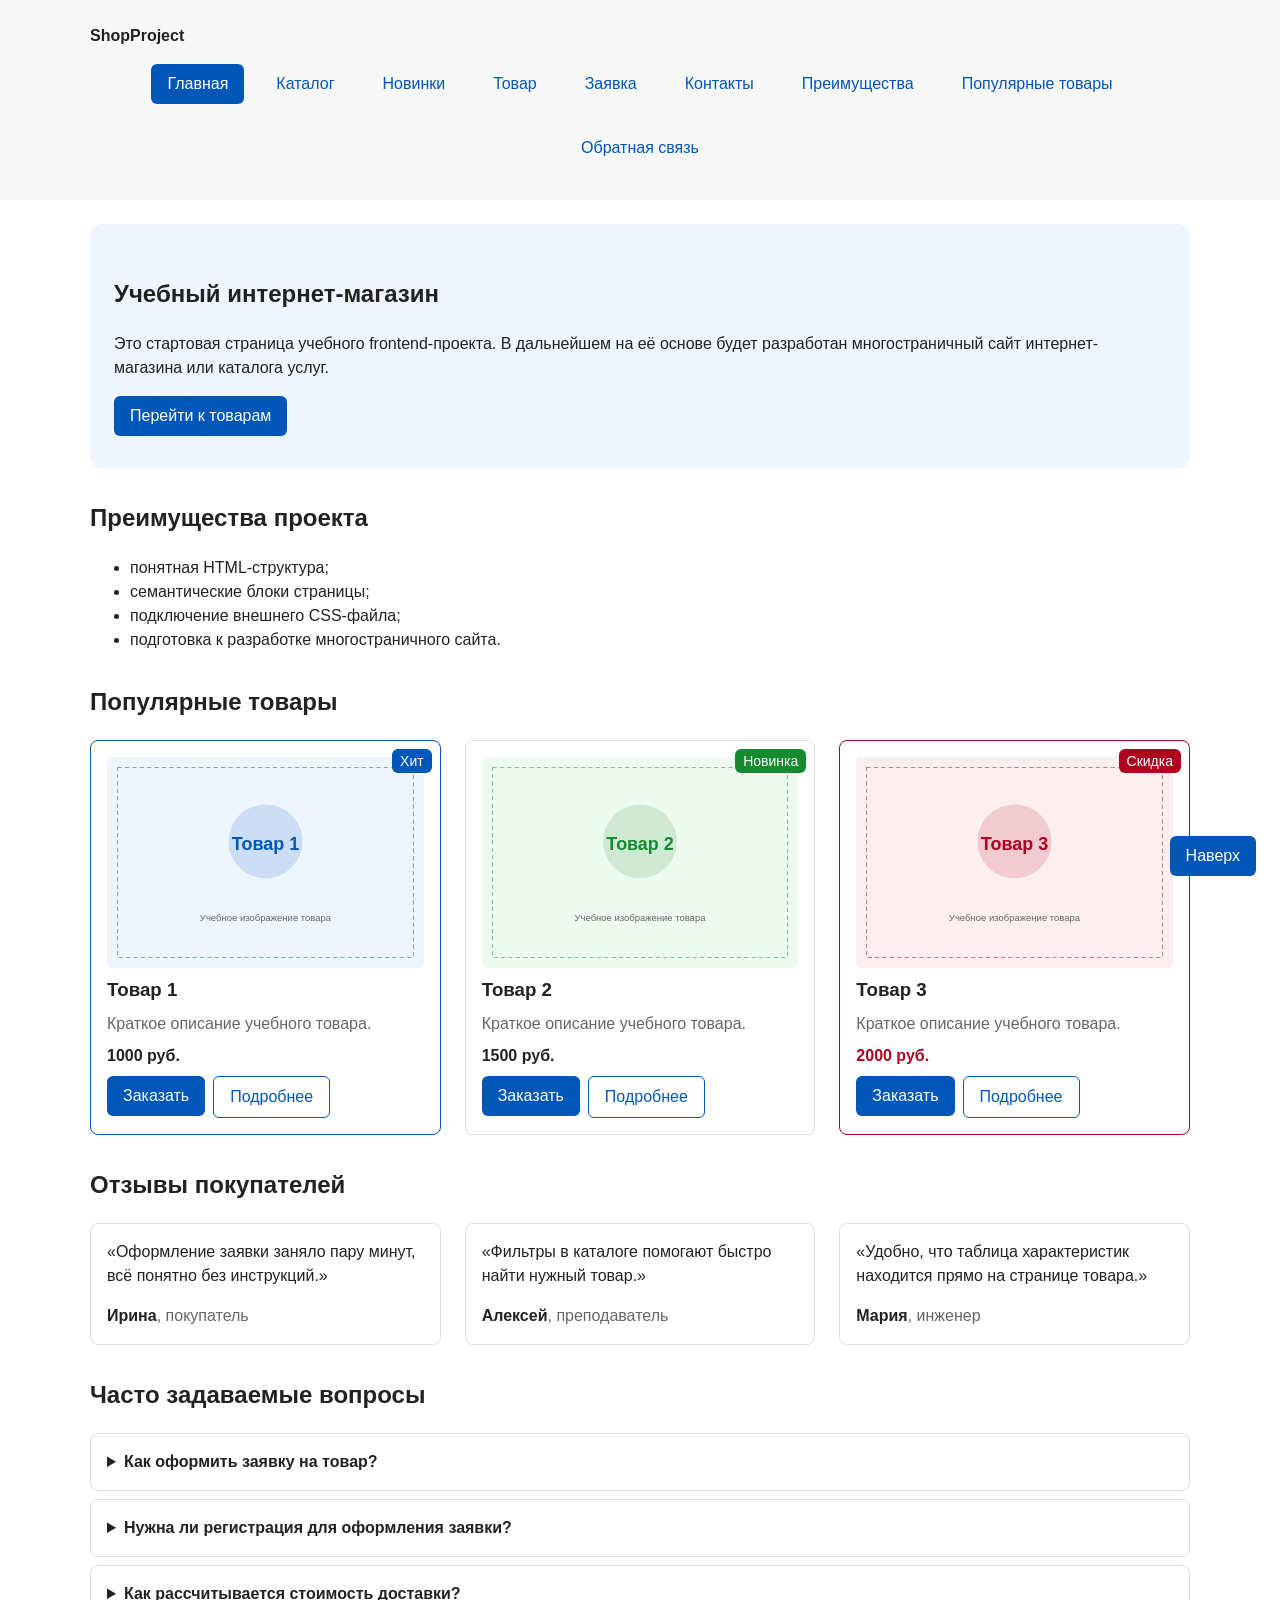
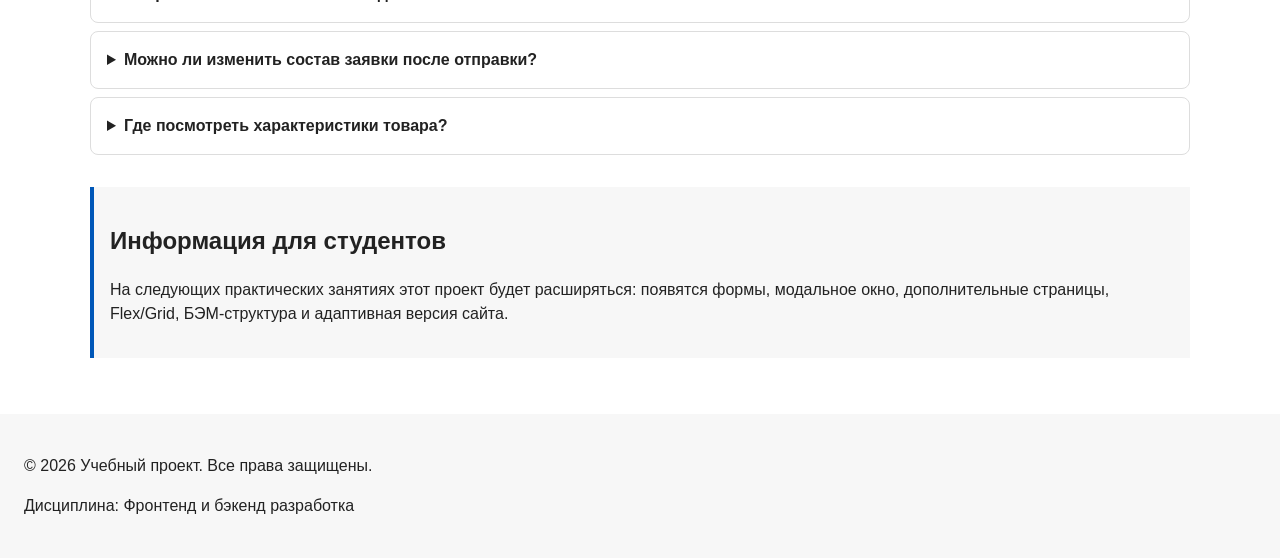
==== commit 68d3c437: "feat: add product images, detailed product page and modal improvements" ====
--- a/index.html
+++ b/index.html
@@ -60,33 +60,45 @@
 
       <div class="products-grid">
         <article class="product-card product-card--featured">
+          <img class="product-card__image" src="images/product-1.svg" alt="Товар 1" width="600" height="400" loading="lazy">
           <span class="product-card__badge product-card__badge--hit">Хит</span>
           <h3 class="product-card__title">Товар 1</h3>
           <p class="product-card__description">Краткое описание учебного товара.</p>
           <p class="product-card__price">1000 руб.</p>
-          <button class="button button--primary product-card__button" type="button" data-product="Товар 1">
-            Заказать
-          </button>
+          <div class="product-card__actions">
+            <button class="button button--primary product-card__button product-card__button--order" type="button" data-product="Товар 1">
+              Заказать
+            </button>
+            <a class="button button--secondary product-card__button" href="product.html">Подробнее</a>
+          </div>
         </article>
 
         <article class="product-card">
+          <img class="product-card__image" src="images/product-2.svg" alt="Товар 2" width="600" height="400" loading="lazy">
           <span class="product-card__badge product-card__badge--new">Новинка</span>
           <h3 class="product-card__title">Товар 2</h3>
           <p class="product-card__description">Краткое описание учебного товара.</p>
           <p class="product-card__price">1500 руб.</p>
-          <button class="button button--primary product-card__button" type="button" data-product="Товар 2">
-            Заказать
-          </button>
+          <div class="product-card__actions">
+            <button class="button button--primary product-card__button product-card__button--order" type="button" data-product="Товар 2">
+              Заказать
+            </button>
+            <a class="button button--secondary product-card__button" href="product.html">Подробнее</a>
+          </div>
         </article>
 
         <article class="product-card product-card--discount">
+          <img class="product-card__image" src="images/product-3.svg" alt="Товар 3" width="600" height="400" loading="lazy">
           <span class="product-card__badge">Скидка</span>
           <h3 class="product-card__title">Товар 3</h3>
           <p class="product-card__description">Краткое описание учебного товара.</p>
           <p class="product-card__price">2000 руб.</p>
-          <button class="button button--primary product-card__button" type="button" data-product="Товар 3">
-            Заказать
-          </button>
+          <div class="product-card__actions">
+            <button class="button button--primary product-card__button product-card__button--order" type="button" data-product="Товар 3">
+              Заказать
+            </button>
+            <a class="button button--secondary product-card__button" href="product.html">Подробнее</a>
+          </div>
         </article>
       </div>
     </section>
@@ -187,8 +199,24 @@
     <p>Дисциплина: Фронтенд и бэкенд разработка</p>
   </footer>
 
-  <dialog class="order-dialog" id="order-dialog" aria-labelledby="order-dialog-title">
-    <h2 id="order-dialog-title">Оформление заявки</h2>
+  <dialog
+    class="order-dialog"
+    id="order-dialog"
+    aria-labelledby="order-dialog-title"
+    aria-describedby="order-dialog-hint"
+  >
+    <button
+      class="order-dialog__close"
+      type="button"
+      id="close-order-dialog"
+      aria-label="Закрыть окно"
+    >&times;</button>
+
+    <h2 class="order-dialog__title" id="order-dialog-title">Оформление заявки</h2>
+
+    <p class="order-dialog__hint" id="order-dialog-hint" aria-live="polite">
+      Выбранный товар: <span id="selected-product-name">не выбран</span>
+    </p>
 
     <form class="order-form" id="order-form" action="#" method="post" novalidate>
       <input id="selected-product" name="selected-product" type="hidden">
@@ -228,11 +256,13 @@
           name="phone"
           type="tel"
           inputmode="tel"
+          autocomplete="tel"
           placeholder="+7 (900) 000-00-00"
           pattern="^\+7 \(\d{3}\) \d{3}-\d{2}-\d{2}$"
+          aria-describedby="order-phone-hint"
           required
         >
-        <small class="order-form__hint">Формат: +7 (900) 000-00-00</small>
+        <small class="order-form__hint" id="order-phone-hint">Формат: +7 (900) 000-00-00</small>
       </div>
 
       <div class="order-form__field">
@@ -285,9 +315,6 @@
       </div>
 
       <div class="order-form__actions">
-        <button class="button button--secondary" type="button" id="close-order-dialog">
-          Закрыть
-        </button>
         <button class="button button--primary" type="submit">
           Отправить заявку
         </button>
@@ -295,7 +322,7 @@
     </form>
   </dialog>
 
-  <p class="success-message" id="success-message" hidden>
+  <p class="success-message" id="success-message" role="status" hidden>
     Форма успешно отправлена!
   </p>
 
--- a/css/style.css
+++ b/css/style.css
@@ -299,6 +299,17 @@
   background-color: var(--color-success);
 }
 
+/* Изображение карточки */
+.product-card__image {
+  display: block;
+  width: 100%;
+  height: auto;
+  aspect-ratio: 3 / 2;
+  object-fit: cover;
+  border-radius: var(--radius-sm);
+  background-color: var(--color-surface-accent);
+}
+
 .product-card__title {
   margin: 0;
   color: var(--color-text);
@@ -316,11 +327,22 @@
 
 .product-card--discount .product-card__price {
   color: var(--color-danger);
+}
+
+.product-card__actions {
+  display: flex;
+  flex-wrap: wrap;
+  gap: var(--space-sm);
+  margin-top: auto;
 }
 
 .product-card__button {
   margin-top: auto;
   align-self: flex-start;
+}
+
+.product-card__actions .product-card__button {
+  margin-top: 0;
 }
 
 .aside-info {
@@ -478,6 +500,10 @@
   align-items: start;
 }
 
+.product-detail__media {
+  position: relative;
+}
+
 .product-detail__image {
   display: block;
   width: 100%;
@@ -509,6 +535,29 @@
   font-weight: 700;
 }
 
+.product-detail__meta {
+  padding: 0;
+  margin: 0;
+  list-style: none;
+  color: var(--color-muted);
+}
+
+.product-detail__list {
+  padding-left: var(--space-lg);
+  margin: 0;
+}
+
+.product-detail__list-item {
+  margin-bottom: var(--space-xs);
+}
+
+.product-detail__actions {
+  display: flex;
+  flex-wrap: wrap;
+  gap: var(--space-sm);
+  margin-top: var(--space-sm);
+}
+
 .product-table {
   width: 100%;
   border-collapse: collapse;
@@ -541,15 +590,79 @@
    =============================== */
 
 .order-dialog {
+  position: relative;
   z-index: 100;
   width: min(100% - 32px, 560px);
   padding: var(--space-lg);
   border: none;
   border-radius: var(--radius-lg);
+  animation: dialog-appear 0.2s ease-out;
 }
 
 .order-dialog::backdrop {
   background-color: rgba(0, 0, 0, 0.5);
+  animation: backdrop-appear 0.2s ease-out;
+}
+
+@keyframes dialog-appear {
+  from {
+    opacity: 0;
+    transform: translateY(-12px);
+  }
+
+  to {
+    opacity: 1;
+    transform: translateY(0);
+  }
+}
+
+@keyframes backdrop-appear {
+  from {
+    opacity: 0;
+  }
+
+  to {
+    opacity: 1;
+  }
+}
+
+/* Кнопка закрытия модального окна */
+.order-dialog__close {
+  position: absolute;
+  top: var(--space-sm);
+  right: var(--space-sm);
+  z-index: 1;
+  width: 32px;
+  height: 32px;
+  padding: 0;
+  font-size: 22px;
+  line-height: 1;
+  color: var(--color-muted);
+  background-color: transparent;
+  border: 1px solid var(--color-border);
+  border-radius: var(--radius-sm);
+  cursor: pointer;
+}
+
+.order-dialog__close:hover {
+  color: var(--color-white);
+  background-color: var(--color-danger);
+  border-color: var(--color-danger);
+}
+
+.order-dialog__close:focus-visible {
+  outline: 2px solid var(--color-primary);
+  outline-offset: 3px;
+}
+
+.order-dialog__title {
+  margin: 0 var(--space-xl) var(--space-xs) 0;
+}
+
+.order-dialog__hint {
+  margin: 0 0 var(--space-md);
+  font-size: 14px;
+  color: var(--color-muted);
 }
 
 /* Форма */
